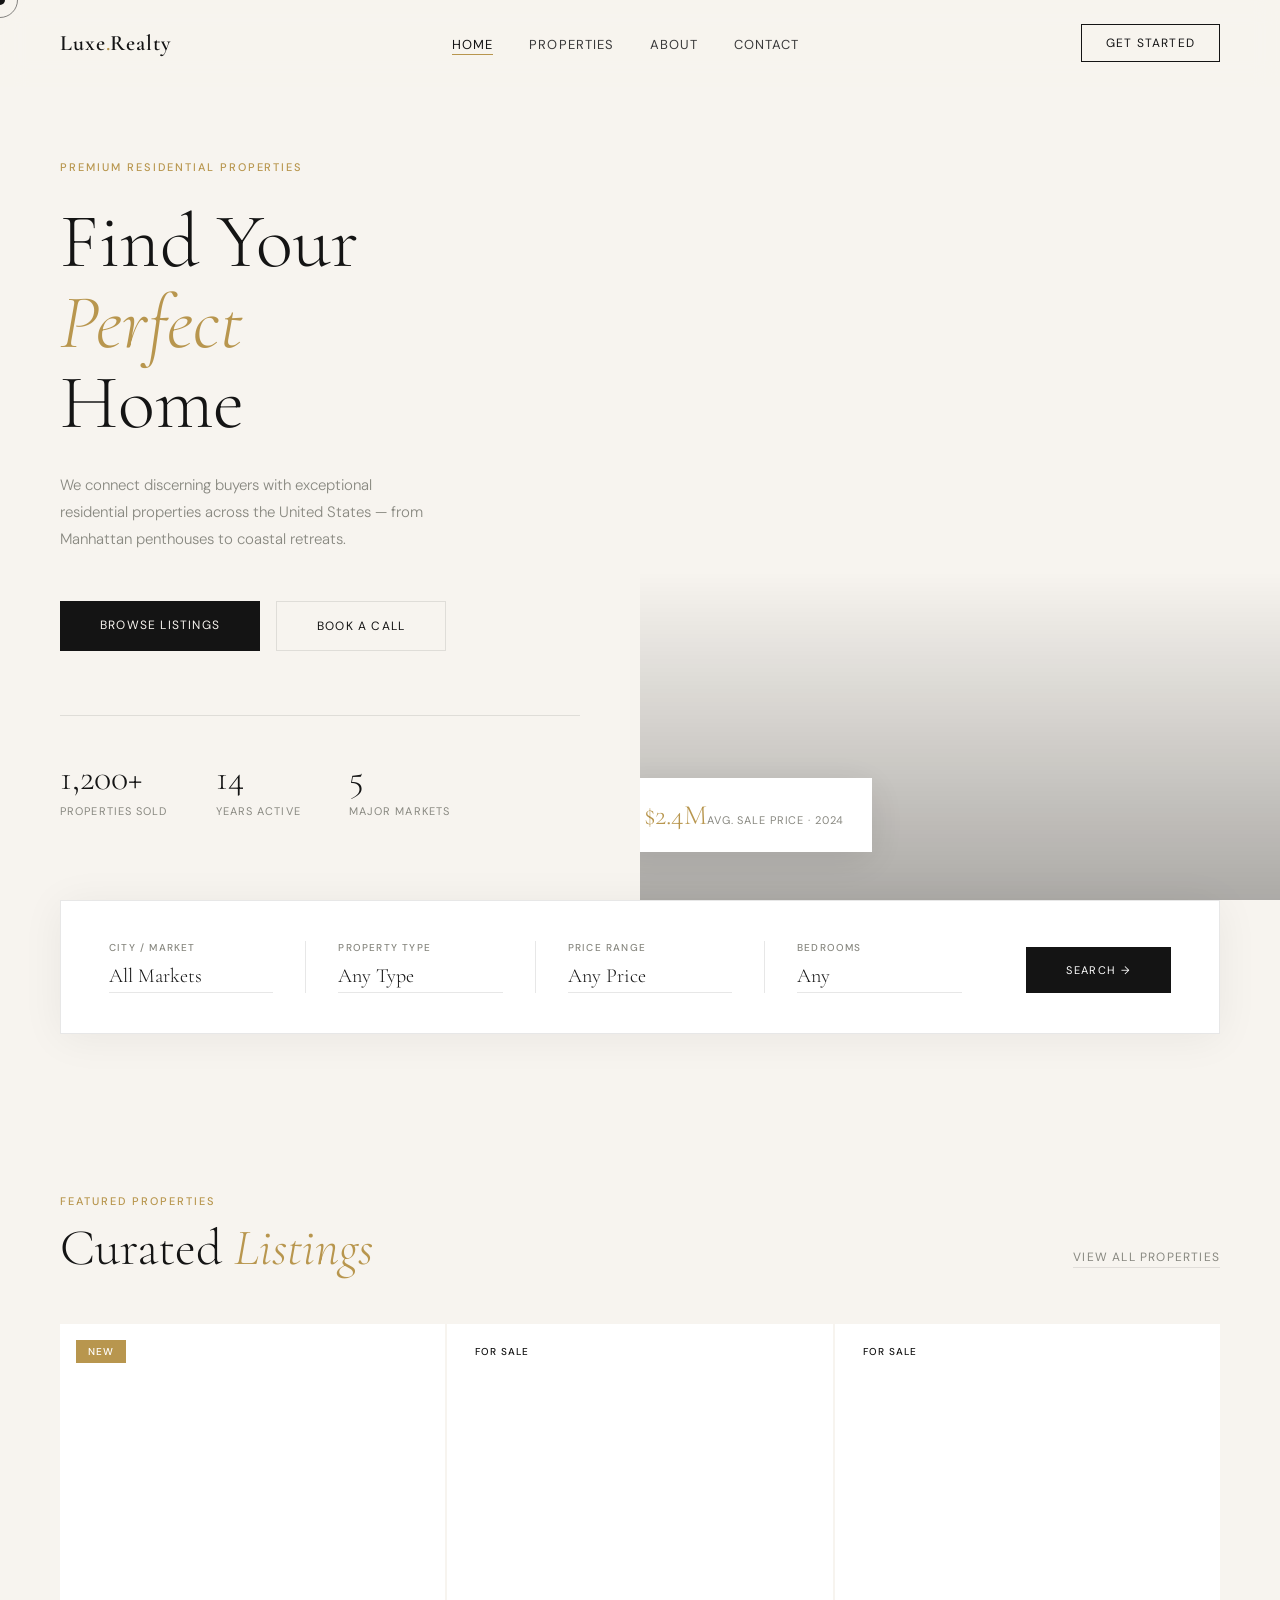
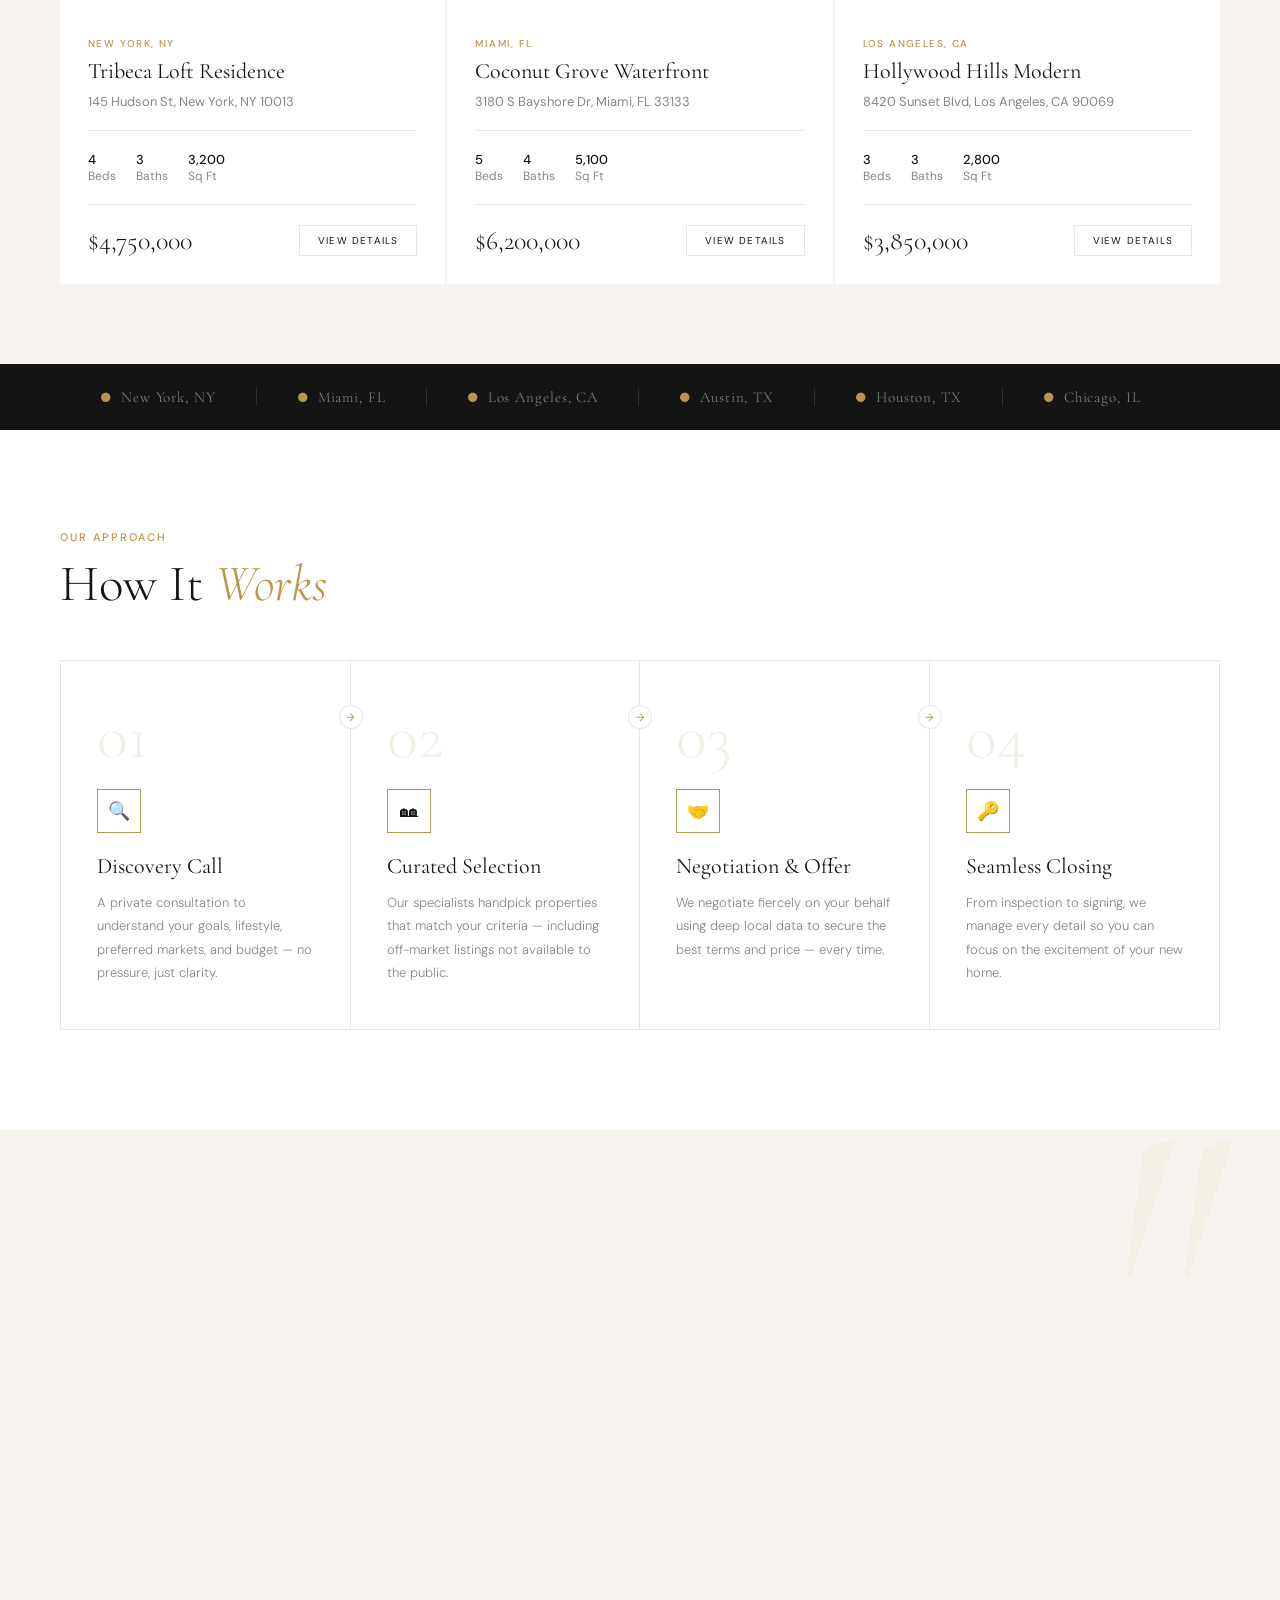
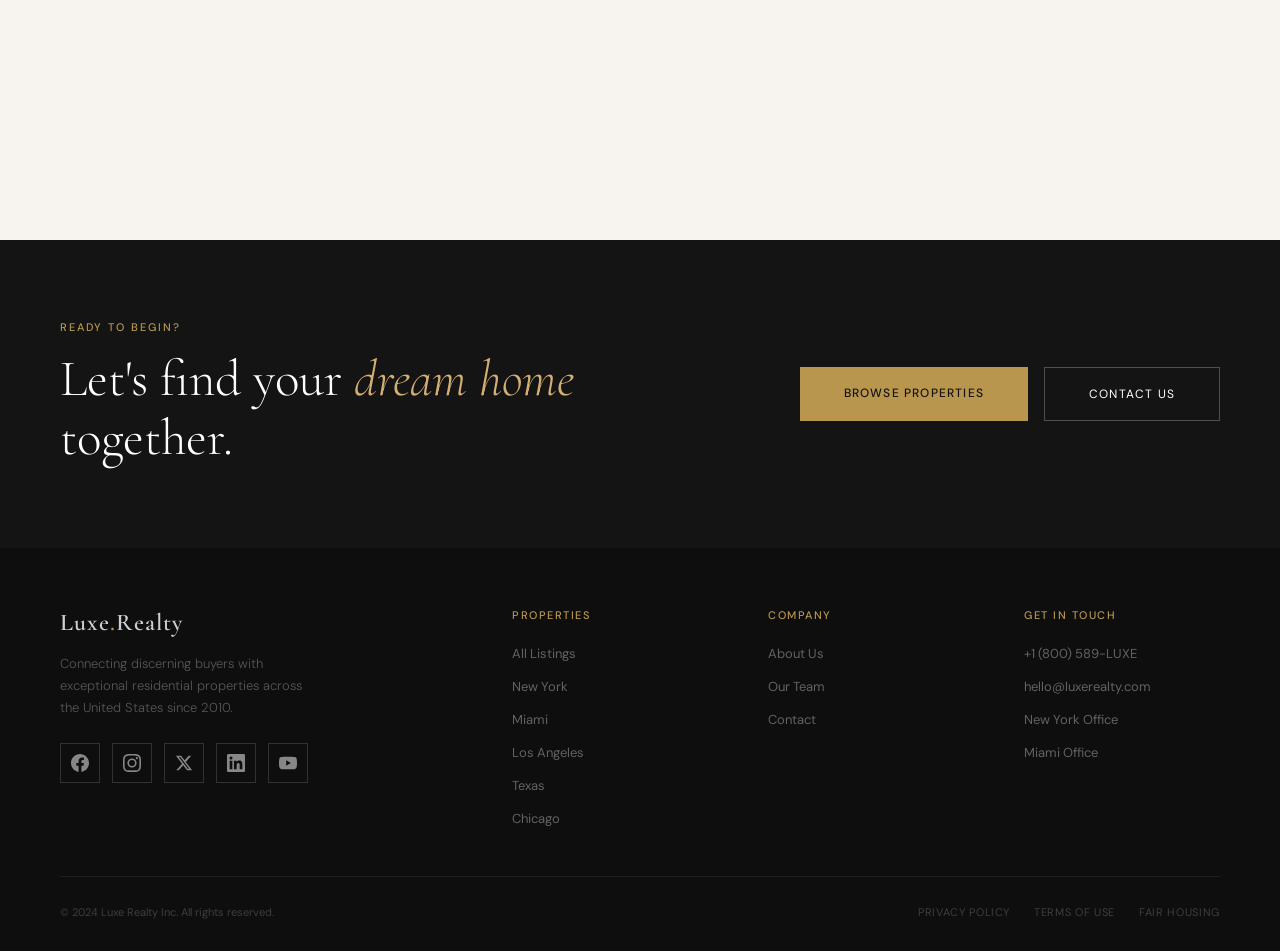
==== index.html @ b366d4eb "Add responsive mobile navigation to all pages Made-with: Cursor" ====
<!DOCTYPE html>
<html lang="en">
<head>
<meta charset="UTF-8" />
<meta name="viewport" content="width=device-width, initial-scale=1.0" />
<title>Luxe Realty — Premium Residential Properties USA</title>
<link rel="preconnect" href="https://fonts.googleapis.com" />
<link rel="preconnect" href="https://fonts.gstatic.com" crossorigin />
<link href="https://fonts.googleapis.com/css2?family=Cormorant+Garamond:ital,wght@0,300;0,400;0,600;1,300;1,400&family=DM+Sans:wght@300;400;500&display=swap" rel="stylesheet" />
<style>
*,*::before,*::after{box-sizing:border-box;margin:0;padding:0}
:root{--cream:#F7F4EF;--white:#FFFFFF;--ink:#141414;--ink-soft:#3A3A3A;--ink-muted:#888880;--gold:#B8964E;--gold-light:#D4AF72;--border:rgba(20,20,20,0.10);--serif:'Cormorant Garamond',serif;--sans:'DM Sans',sans-serif}
html{scroll-behavior:smooth}
body{font-family:var(--sans);background:var(--cream);color:var(--ink);overflow-x:hidden;cursor:none}

/* CURSOR */
.cursor{width:10px;height:10px;background:var(--ink);border-radius:50%;position:fixed;top:0;left:0;pointer-events:none;z-index:9999;transition:transform .15s ease;transform:translate(-50%,-50%)}
.cursor-ring{width:36px;height:36px;border:1px solid var(--ink);border-radius:50%;position:fixed;top:0;left:0;pointer-events:none;z-index:9998;transition:transform .4s cubic-bezier(.25,.46,.45,.94);transform:translate(-50%,-50%);opacity:.5}

/* NAV */
nav{position:fixed;top:0;width:100%;z-index:100;display:flex;align-items:center;justify-content:space-between;padding:24px 60px;background:rgba(247,244,239,.94);backdrop-filter:blur(12px);border-bottom:1px solid transparent;transition:border-color .3s,padding .3s}
nav.scrolled{border-color:var(--border);padding:18px 60px}
.nav-logo{font-family:var(--serif);font-size:22px;font-weight:600;letter-spacing:.04em;color:var(--ink);text-decoration:none;z-index:101}
.nav-logo span{color:var(--gold)}
.nav-links{display:flex;gap:36px;list-style:none}
.nav-links a{font-size:13px;font-weight:400;letter-spacing:.08em;text-transform:uppercase;color:var(--ink-soft);text-decoration:none;transition:color .2s;position:relative}
.nav-links a::after{content:'';position:absolute;bottom:-2px;left:0;width:0;height:1px;background:var(--gold);transition:width .3s}
.nav-links a:hover,.nav-links a.active{color:var(--ink)}
.nav-links a:hover::after,.nav-links a.active::after{width:100%}
.nav-cta{font-size:12px;letter-spacing:.1em;text-transform:uppercase;color:var(--ink);border:1px solid var(--ink);padding:10px 24px;text-decoration:none;transition:background .25s,color .25s}
.nav-cta:hover{background:var(--ink);color:var(--cream)}

/* MOBILE MENU */
.menu-toggle{display:none;flex-direction:column;justify-content:center;align-items:center;width:44px;height:44px;background:none;border:1px solid var(--border);cursor:pointer;z-index:101;transition:border-color .3s}
.menu-toggle:hover{border-color:var(--ink)}
.menu-toggle span{display:block;width:20px;height:2px;background:var(--ink);margin:2px 0;transition:transform .3s,opacity .3s}
.menu-toggle.active span:nth-child(1){transform:rotate(45deg) translate(4px,4px)}
.menu-toggle.active span:nth-child(2){opacity:0}
.menu-toggle.active span:nth-child(3){transform:rotate(-45deg) translate(4px,-4px)}
.mobile-menu{position:fixed;top:0;left:0;width:100%;height:100vh;background:var(--cream);z-index:99;display:flex;flex-direction:column;justify-content:center;align-items:center;gap:32px;opacity:0;visibility:hidden;transition:opacity .4s,visibility .4s}
.mobile-menu.active{opacity:1;visibility:visible}
.mobile-menu a{font-family:var(--serif);font-size:32px;font-weight:300;color:var(--ink);text-decoration:none;transition:color .2s}
.mobile-menu a:hover{color:var(--gold)}
.mobile-menu .nav-cta{margin-top:20px;font-family:var(--sans);font-size:12px}

/* HERO */
.hero{min-height:100vh;display:grid;grid-template-columns:1fr 1fr;padding-top:80px;overflow:hidden}
.hero-left{display:flex;flex-direction:column;justify-content:center;padding:80px 60px;position:relative}
.hero-eyebrow{font-size:11px;letter-spacing:.18em;text-transform:uppercase;color:var(--gold);font-weight:500;margin-bottom:28px;opacity:0;animation:fadeUp .8s .2s forwards}
.hero-title{font-family:var(--serif);font-size:clamp(52px,6vw,88px);font-weight:300;line-height:1.05;color:var(--ink);margin-bottom:28px;opacity:0;animation:fadeUp .8s .4s forwards}
.hero-title em{font-style:italic;color:var(--gold)}
.hero-desc{font-size:15px;color:var(--ink-muted);line-height:1.8;max-width:380px;margin-bottom:48px;font-weight:300;opacity:0;animation:fadeUp .8s .6s forwards}
.hero-btns{display:flex;gap:16px;opacity:0;animation:fadeUp .8s .8s forwards}
.btn-primary{background:var(--ink);color:var(--cream);padding:16px 40px;font-size:12px;letter-spacing:.1em;text-transform:uppercase;border:none;cursor:pointer;text-decoration:none;transition:background .25s;display:inline-block;font-family:var(--sans)}
.btn-primary:hover{background:var(--gold)}
.btn-outline{background:transparent;color:var(--ink);padding:16px 40px;font-size:12px;letter-spacing:.1em;text-transform:uppercase;border:1px solid var(--border);cursor:pointer;text-decoration:none;transition:border-color .25s;display:inline-block;font-family:var(--sans)}
.btn-outline:hover{border-color:var(--ink)}
.hero-stats{display:flex;gap:48px;margin-top:64px;padding-top:40px;border-top:1px solid var(--border);opacity:0;animation:fadeUp .8s 1s forwards}
.stat-num{font-family:var(--serif);font-size:36px;font-weight:300;color:var(--ink);display:block}
.stat-label{font-size:11px;letter-spacing:.1em;text-transform:uppercase;color:var(--ink-muted)}
.hero-right{position:relative;overflow:hidden;opacity:0;animation:fadeIn 1.2s .3s forwards}
.hero-img-placeholder{width:100%;height:100%;background:url('https://images.unsplash.com/photo-1600596542815-ffad4c1539a9?w=1200&q=80') center/cover no-repeat;display:flex;align-items:center;justify-content:center;position:relative}
.hero-img-placeholder::before{content:'';position:absolute;inset:0;background:linear-gradient(to bottom,rgba(0,0,0,0) 60%,rgba(0,0,0,0.3) 100%)}
.hero-img-label{display:none}
.hero-badge{position:absolute;bottom:48px;left:-24px;background:var(--white);padding:20px 28px;box-shadow:0 8px 40px rgba(0,0,0,.10);opacity:0;animation:fadeUp .8s 1.2s forwards}
.badge-num{font-family:var(--serif);font-size:28px;font-weight:300;color:var(--gold)}
.badge-text{font-size:11px;color:var(--ink-muted);letter-spacing:.08em;text-transform:uppercase}

/* SEARCH */
.search-section{padding:0 60px 80px}
.search-card{background:var(--white);border:1px solid var(--border);padding:40px 48px;display:grid;grid-template-columns:1fr 1fr 1fr 1fr auto;gap:0;align-items:end;box-shadow:0 4px 40px rgba(0,0,0,.06)}
.search-field{padding:0 32px 0 0;border-right:1px solid var(--border);margin-right:32px}
.search-field:last-of-type{border-right:none}
.search-label{display:block;font-size:10px;letter-spacing:.12em;text-transform:uppercase;color:var(--ink-muted);margin-bottom:10px;font-weight:500}
.search-select,.search-input{background:none;border:none;outline:none;font-family:var(--serif);font-size:20px;font-weight:300;color:var(--ink);width:100%;cursor:pointer;appearance:none;-webkit-appearance:none;padding-bottom:4px;border-bottom:1px solid var(--border);transition:border-color .2s}
.search-select:focus,.search-input:focus{border-color:var(--gold)}
.search-btn{background:var(--ink);color:var(--white);border:none;padding:16px 40px;font-family:var(--sans);font-size:11px;letter-spacing:.12em;text-transform:uppercase;cursor:pointer;transition:background .25s;white-space:nowrap}
.search-btn:hover{background:var(--gold)}

/* SECTION HEADER */
.section-header{display:flex;align-items:flex-end;justify-content:space-between;margin-bottom:48px}
.section-eyebrow{font-size:11px;letter-spacing:.18em;text-transform:uppercase;color:var(--gold);font-weight:500;margin-bottom:12px;display:block}
.section-title{font-family:var(--serif);font-size:clamp(36px,4vw,56px);font-weight:300;line-height:1.1}
.section-title em{font-style:italic;color:var(--gold)}
.view-all{font-size:12px;letter-spacing:.1em;text-transform:uppercase;color:var(--ink-muted);text-decoration:none;border-bottom:1px solid var(--border);padding-bottom:2px;transition:color .2s,border-color .2s;white-space:nowrap;margin-bottom:8px}
.view-all:hover{color:var(--ink);border-color:var(--ink)}

/* LISTINGS */
.listings-section{padding:80px 60px}
.listings-grid{display:grid;grid-template-columns:repeat(3,1fr);gap:2px}
.listing-card{background:var(--white);overflow:hidden;transition:transform .4s cubic-bezier(.25,.46,.45,.94);cursor:none;text-decoration:none;color:inherit;display:block}
.listing-card:hover{transform:translateY(-6px)}
.listing-card:hover .listing-img-placeholder{transform:scale(1.04)}
.listing-img-wrap{overflow:hidden;aspect-ratio:4/3;position:relative}
.listing-img-placeholder{width:100%;height:100%;background:url('https://images.unsplash.com/photo-1600585154340-be6161a56a0c?w=800&q=80') center/cover no-repeat;display:flex;align-items:center;justify-content:center;transition:transform .6s cubic-bezier(.25,.46,.45,.94)}
.listing-img-placeholder.alt1{background:url('https://images.unsplash.com/photo-1600607687939-ce8a6c25118c?w=800&q=80') center/cover no-repeat}
.listing-img-placeholder.alt2{background:url('https://images.unsplash.com/photo-1600566753086-00f18fb6b3ea?w=800&q=80') center/cover no-repeat}
.listing-img-icon{display:none}
.listing-tag{position:absolute;top:16px;left:16px;background:var(--white);font-size:10px;letter-spacing:.1em;text-transform:uppercase;padding:5px 12px;color:var(--ink);font-weight:500}
.listing-tag.sold{background:var(--ink);color:var(--white)}
.listing-tag.new{background:var(--gold);color:var(--white)}
.listing-body{padding:24px 28px 28px}
.listing-city{font-size:10px;letter-spacing:.14em;text-transform:uppercase;color:var(--gold);margin-bottom:8px;font-weight:500}
.listing-title{font-family:var(--serif);font-size:22px;font-weight:400;line-height:1.2;margin-bottom:8px;color:var(--ink)}
.listing-address{font-size:13px;color:var(--ink-muted);margin-bottom:20px}
.listing-divider{height:1px;background:var(--border);margin-bottom:20px}
.listing-meta{display:flex;gap:20px}
.listing-meta-item{font-size:12px;color:var(--ink-muted)}
.listing-meta-item strong{color:var(--ink);font-weight:500;display:block;font-size:13px}
.listing-footer{display:flex;align-items:center;justify-content:space-between;margin-top:20px;padding-top:20px;border-top:1px solid var(--border)}
.listing-price{font-family:var(--serif);font-size:26px;font-weight:300;color:var(--ink)}
.listing-btn-sm{font-size:10px;letter-spacing:.12em;text-transform:uppercase;color:var(--ink);border:1px solid var(--border);padding:8px 18px;cursor:pointer;background:none;transition:background .2s,color .2s,border-color .2s;font-family:var(--sans)}
.listing-btn-sm:hover{background:var(--ink);color:var(--white);border-color:var(--ink)}

/* MARKETS STRIP */
.markets-strip{padding:24px 60px;background:var(--ink);display:flex;align-items:center;overflow:hidden}
.market-item{font-family:var(--serif);font-size:15px;font-weight:300;color:rgba(255,255,255,.5);letter-spacing:.06em;white-space:nowrap;padding:0 40px;border-right:1px solid rgba(255,255,255,.12);transition:color .2s;cursor:default}
.market-item:last-child{border-right:none}
.market-item:hover{color:var(--gold-light)}
.market-dot{color:var(--gold);margin-right:8px}

/* HOW IT WORKS */
.process-section{padding:100px 60px;background:var(--white)}
.process-grid{display:grid;grid-template-columns:repeat(4,1fr);gap:0;border:1px solid var(--border)}
.process-step{padding:44px 36px;border-right:1px solid var(--border);position:relative;transition:background .3s}
.process-step:last-child{border-right:none}
.process-step:hover{background:var(--cream)}
.step-number{font-family:var(--serif);font-size:64px;font-weight:300;color:rgba(184,150,78,.15);line-height:1;margin-bottom:20px;display:block;transition:color .3s}
.process-step:hover .step-number{color:rgba(184,150,78,.35)}
.step-icon{width:44px;height:44px;border:1px solid var(--gold);display:flex;align-items:center;justify-content:center;margin-bottom:20px;font-size:18px}
.step-title{font-family:var(--serif);font-size:22px;font-weight:400;margin-bottom:12px}
.step-desc{font-size:13px;color:var(--ink-muted);line-height:1.8;font-weight:300}
.step-arrow{position:absolute;top:44px;right:-13px;width:24px;height:24px;background:var(--white);border:1px solid var(--border);border-radius:50%;display:flex;align-items:center;justify-content:center;font-size:11px;color:var(--gold);z-index:2}
.process-step:last-child .step-arrow{display:none}

/* TESTIMONIALS */
.testimonials-section{padding:100px 60px;position:relative;overflow:hidden}
.testimonials-section::before{content:'"';font-family:var(--serif);font-size:400px;color:rgba(184,150,78,.06);position:absolute;top:-60px;right:60px;line-height:1;pointer-events:none;font-style:italic}
.testimonials-track-wrap{overflow:hidden;margin-top:64px}
.testimonials-track{display:flex;gap:2px;transition:transform .6s cubic-bezier(.25,.46,.45,.94)}
.testimonial-card{background:var(--white);flex:0 0 calc(33.333% - 2px);padding:44px 40px;border:1px solid var(--border);position:relative;min-width:0}
.tc-stars{display:flex;gap:4px;margin-bottom:24px;color:var(--gold);font-size:14px}
.tc-quote{font-family:var(--serif);font-size:19px;font-weight:300;line-height:1.65;color:var(--ink-soft);margin-bottom:32px;font-style:italic}
.tc-divider{height:1px;background:var(--border);margin-bottom:24px}
.tc-author{display:flex;align-items:center;gap:16px}
.tc-avatar{width:48px;height:48px;border-radius:50%;background:linear-gradient(135deg,#E5DDD4,#CFC7BC);display:flex;align-items:center;justify-content:center;font-size:16px;font-family:var(--serif);color:rgba(20,20,20,.3);flex-shrink:0}
.tc-name{font-size:14px;font-weight:500;color:var(--ink);display:block;margin-bottom:2px}
.tc-detail{font-size:12px;color:var(--ink-muted)}
.tc-market-tag{position:absolute;top:32px;right:32px;font-size:10px;letter-spacing:.1em;text-transform:uppercase;color:var(--gold);background:rgba(184,150,78,.08);padding:4px 10px}
.tc-controls{display:flex;align-items:center;gap:16px;margin-top:40px}
.tc-btn{width:44px;height:44px;border:1px solid var(--border);background:none;cursor:pointer;font-size:16px;color:var(--ink);transition:background .2s,color .2s,border-color .2s;display:flex;align-items:center;justify-content:center}
.tc-btn:hover{background:var(--ink);color:var(--white);border-color:var(--ink)}
.tc-dots{display:flex;gap:8px}
.tc-dot{width:6px;height:6px;border-radius:50%;background:var(--border);border:1px solid var(--border);cursor:pointer;transition:background .2s,transform .2s}
.tc-dot.active{background:var(--gold);border-color:var(--gold);transform:scale(1.3)}
.tc-count{margin-left:auto;font-size:13px;color:var(--ink-muted)}

/* FOOTER */
footer{background:#0E0E0E;color:rgba(255,255,255,.4);padding:60px 60px 32px}
.footer-grid{display:grid;grid-template-columns:2fr 1fr 1fr 1fr;gap:60px;margin-bottom:48px}
.footer-logo{font-family:var(--serif);font-size:24px;font-weight:600;color:rgba(255,255,255,.8);letter-spacing:.04em;text-decoration:none;display:block;margin-bottom:16px}
.footer-logo span{color:var(--gold)}
.footer-tagline{font-size:13px;color:rgba(255,255,255,.3);line-height:1.7;font-weight:300;max-width:260px}
.footer-social{display:flex;gap:12px;margin-top:24px}
.footer-social a{width:40px;height:40px;border:1px solid rgba(255,255,255,.15);display:flex;align-items:center;justify-content:center;transition:all .3s;text-decoration:none}
.footer-social a:hover{background:var(--gold);border-color:var(--gold)}
.footer-social svg{width:18px;height:18px;fill:rgba(255,255,255,.5);transition:fill .3s}
.footer-social a:hover svg{fill:var(--ink)}
.footer-col-title{font-size:11px;letter-spacing:.14em;text-transform:uppercase;color:var(--gold);margin-bottom:20px;font-weight:500}
.footer-col-links{list-style:none;display:flex;flex-direction:column;gap:12px}
.footer-col-links a{font-size:13px;color:rgba(255,255,255,.35);text-decoration:none;transition:color .2s}
.footer-col-links a:hover{color:var(--gold-light)}
.footer-bottom{display:flex;align-items:center;justify-content:space-between;border-top:1px solid rgba(255,255,255,.07);padding-top:28px}
.footer-copy{font-size:11px;color:rgba(255,255,255,.2)}
.footer-legal{display:flex;gap:24px}
.footer-legal a{font-size:11px;color:rgba(255,255,255,.2);text-decoration:none;letter-spacing:.06em;text-transform:uppercase;transition:color .2s}
.footer-legal a:hover{color:rgba(255,255,255,.4)}

/* ANIMATIONS */
@keyframes fadeUp{from{opacity:0;transform:translateY(24px)}to{opacity:1;transform:translateY(0)}}
@keyframes fadeIn{from{opacity:0}to{opacity:1}}
.reveal{opacity:0;transform:translateY(32px);transition:opacity .7s ease,transform .7s ease}
.reveal.visible{opacity:1;transform:translateY(0)}

/* RESPONSIVE */
@media(max-width:1024px){
  nav{padding:20px 32px}
  nav.scrolled{padding:16px 32px}
  .nav-links{display:none}
  .nav-cta{display:none}
  .menu-toggle{display:flex}
  .hero{grid-template-columns:1fr;min-height:auto}
  .hero-right{min-height:50vw}
  .hero-left{padding:60px 32px}
  .search-section{padding:0 32px 60px}
  .search-card{grid-template-columns:1fr 1fr;gap:24px;padding:28px 24px}
  .search-field{border-right:none;margin-right:0}
  .listings-section,.process-section,.testimonials-section{padding:60px 32px}
  .listings-grid{grid-template-columns:1fr 1fr}
  .process-grid{grid-template-columns:1fr 1fr}
  .process-step{border-bottom:1px solid var(--border)}
  .testimonial-card{flex:0 0 calc(100% - 2px)}
  .testimonials-section::before{font-size:200px;right:20px}
  .markets-strip{padding:20px 32px;flex-wrap:wrap}
  .market-item{padding:8px 20px}
  footer{padding:48px 32px 24px}
  .footer-grid{grid-template-columns:1fr 1fr;gap:36px}
  .footer-bottom{flex-direction:column;gap:16px;text-align:center}
}
@media(max-width:600px){
  nav{padding:16px 20px}
  nav.scrolled{padding:14px 20px}
  .hero-left{padding:40px 20px}
  .hero-btns{flex-direction:column;gap:12px}
  .hero-btns a{text-align:center}
  .hero-stats{flex-direction:column;gap:24px}
  .search-section{padding:0 20px 40px}
  .search-card{grid-template-columns:1fr;padding:24px 20px}
  .listings-section,.process-section,.testimonials-section{padding:40px 20px}
  .listings-grid{grid-template-columns:1fr}
  .process-grid{grid-template-columns:1fr}
  .section-header{flex-direction:column;align-items:flex-start;gap:16px}
  .markets-strip{padding:16px 20px}
  .market-item{padding:6px 16px;font-size:13px}
  footer{padding:40px 20px 20px}
  .footer-grid{grid-template-columns:1fr;gap:32px;text-align:center}
  .footer-social{justify-content:center}
  .footer-legal{flex-wrap:wrap;justify-content:center;gap:16px}
}
</style>
</head>
<body>
<div class="cursor" id="cursor"></div>
<div class="cursor-ring" id="cursorRing"></div>

<!-- NAV -->
<nav id="navbar">
  <a href="index.html" class="nav-logo">Luxe<span>.</span>Realty</a>
  <ul class="nav-links">
    <li><a href="index.html" class="active">Home</a></li>
    <li><a href="listings.html">Properties</a></li>
    <li><a href="about.html">About</a></li>
    <li><a href="contact.html">Contact</a></li>
  </ul>
  <a href="contact.html" class="nav-cta">Get Started</a>
  <button class="menu-toggle" id="menuToggle" aria-label="Toggle menu">
    <span></span><span></span><span></span>
  </button>
</nav>

<!-- MOBILE MENU -->
<div class="mobile-menu" id="mobileMenu">
  <a href="index.html">Home</a>
  <a href="listings.html">Properties</a>
  <a href="about.html">About</a>
  <a href="contact.html">Contact</a>
  <a href="contact.html" class="nav-cta">Get Started</a>
</div>

<!-- HERO -->
<section class="hero">
  <div class="hero-left">
    <span class="hero-eyebrow">Premium Residential Properties</span>
    <h1 class="hero-title">Find Your<br/><em>Perfect</em><br/>Home</h1>
    <p class="hero-desc">We connect discerning buyers with exceptional residential properties across the United States — from Manhattan penthouses to coastal retreats.</p>
    <div class="hero-btns">
      <a href="listings.html" class="btn-primary">Browse Listings</a>
      <a href="contact.html" class="btn-outline">Book a Call</a>
    </div>
    <div class="hero-stats">
      <div><span class="stat-num">1,200+</span><span class="stat-label">Properties Sold</span></div>
      <div><span class="stat-num">14</span><span class="stat-label">Years Active</span></div>
      <div><span class="stat-num">5</span><span class="stat-label">Major Markets</span></div>
    </div>
  </div>
  <div class="hero-right">
    <div class="hero-img-placeholder"><span class="hero-img-label">Featured Property Image</span></div>
    <div class="hero-badge"><span class="badge-num">$2.4M</span><span class="badge-text">Avg. Sale Price · 2024</span></div>
  </div>
</section>

<!-- SEARCH -->
<section class="search-section">
  <div class="search-card">
    <div class="search-field">
      <label class="search-label">City / Market</label>
      <select class="search-select">
        <option>All Markets</option>
        <option>New York, NY</option>
        <option>Miami, FL</option>
        <option>Los Angeles, CA</option>
        <option>Austin, TX</option>
        <option>Chicago, IL</option>
      </select>
    </div>
    <div class="search-field">
      <label class="search-label">Property Type</label>
      <select class="search-select">
        <option>Any Type</option>
        <option>Single Family Home</option>
        <option>Condominium</option>
        <option>Townhouse</option>
        <option>Penthouse</option>
      </select>
    </div>
    <div class="search-field">
      <label class="search-label">Price Range</label>
      <select class="search-select">
        <option>Any Price</option>
        <option>$500K – $1M</option>
        <option>$1M – $2.5M</option>
        <option>$2.5M – $5M</option>
        <option>$5M+</option>
      </select>
    </div>
    <div class="search-field">
      <label class="search-label">Bedrooms</label>
      <select class="search-select">
        <option>Any</option>
        <option>2+ Beds</option>
        <option>3+ Beds</option>
        <option>4+ Beds</option>
      </select>
    </div>
    <button class="search-btn" onclick="window.location='listings.html'">Search →</button>
  </div>
</section>

<!-- FEATURED LISTINGS -->
<section class="listings-section">
  <div class="section-header reveal">
    <div><span class="section-eyebrow">Featured Properties</span><h2 class="section-title">Curated <em>Listings</em></h2></div>
    <a href="listings.html" class="view-all">View All Properties</a>
  </div>
  <div class="listings-grid">
    <a href="property-detail.html" class="listing-card reveal">
      <div class="listing-img-wrap"><div class="listing-img-placeholder"><span class="listing-img-icon">Property Photo</span></div><span class="listing-tag new">New</span></div>
      <div class="listing-body">
        <div class="listing-city">New York, NY</div>
        <h3 class="listing-title">Tribeca Loft Residence</h3>
        <p class="listing-address">145 Hudson St, New York, NY 10013</p>
        <div class="listing-divider"></div>
        <div class="listing-meta">
          <div class="listing-meta-item"><strong>4</strong>Beds</div>
          <div class="listing-meta-item"><strong>3</strong>Baths</div>
          <div class="listing-meta-item"><strong>3,200</strong>Sq Ft</div>
        </div>
        <div class="listing-footer"><span class="listing-price">$4,750,000</span><button class="listing-btn-sm">View Details</button></div>
      </div>
    </a>
    <a href="property-detail.html" class="listing-card reveal">
      <div class="listing-img-wrap"><div class="listing-img-placeholder alt1"><span class="listing-img-icon">Property Photo</span></div><span class="listing-tag">For Sale</span></div>
      <div class="listing-body">
        <div class="listing-city">Miami, FL</div>
        <h3 class="listing-title">Coconut Grove Waterfront</h3>
        <p class="listing-address">3180 S Bayshore Dr, Miami, FL 33133</p>
        <div class="listing-divider"></div>
        <div class="listing-meta">
          <div class="listing-meta-item"><strong>5</strong>Beds</div>
          <div class="listing-meta-item"><strong>4</strong>Baths</div>
          <div class="listing-meta-item"><strong>5,100</strong>Sq Ft</div>
        </div>
        <div class="listing-footer"><span class="listing-price">$6,200,000</span><button class="listing-btn-sm">View Details</button></div>
      </div>
    </a>
    <a href="property-detail.html" class="listing-card reveal">
      <div class="listing-img-wrap"><div class="listing-img-placeholder alt2"><span class="listing-img-icon">Property Photo</span></div><span class="listing-tag">For Sale</span></div>
      <div class="listing-body">
        <div class="listing-city">Los Angeles, CA</div>
        <h3 class="listing-title">Hollywood Hills Modern</h3>
        <p class="listing-address">8420 Sunset Blvd, Los Angeles, CA 90069</p>
        <div class="listing-divider"></div>
        <div class="listing-meta">
          <div class="listing-meta-item"><strong>3</strong>Beds</div>
          <div class="listing-meta-item"><strong>3</strong>Baths</div>
          <div class="listing-meta-item"><strong>2,800</strong>Sq Ft</div>
        </div>
        <div class="listing-footer"><span class="listing-price">$3,850,000</span><button class="listing-btn-sm">View Details</button></div>
      </div>
    </a>
  </div>
</section>

<!-- MARKETS -->
<div class="markets-strip">
  <div class="market-item"><span class="market-dot">●</span>New York, NY</div>
  <div class="market-item"><span class="market-dot">●</span>Miami, FL</div>
  <div class="market-item"><span class="market-dot">●</span>Los Angeles, CA</div>
  <div class="market-item"><span class="market-dot">●</span>Austin, TX</div>
  <div class="market-item"><span class="market-dot">●</span>Houston, TX</div>
  <div class="market-item"><span class="market-dot">●</span>Chicago, IL</div>
</div>

<!-- HOW IT WORKS -->
<section class="process-section">
  <div class="section-header reveal">
    <div><span class="section-eyebrow">Our Approach</span><h2 class="section-title">How It <em>Works</em></h2></div>
  </div>
  <div class="process-grid">
    <div class="process-step reveal"><span class="step-number">01</span><div class="step-icon">🔍</div><h3 class="step-title">Discovery Call</h3><p class="step-desc">A private consultation to understand your goals, lifestyle, preferred markets, and budget — no pressure, just clarity.</p><div class="step-arrow">→</div></div>
    <div class="process-step reveal"><span class="step-number">02</span><div class="step-icon">🏘</div><h3 class="step-title">Curated Selection</h3><p class="step-desc">Our specialists handpick properties that match your criteria — including off-market listings not available to the public.</p><div class="step-arrow">→</div></div>
    <div class="process-step reveal"><span class="step-number">03</span><div class="step-icon">🤝</div><h3 class="step-title">Negotiation & Offer</h3><p class="step-desc">We negotiate fiercely on your behalf using deep local data to secure the best terms and price — every time.</p><div class="step-arrow">→</div></div>
    <div class="process-step reveal"><span class="step-number">04</span><div class="step-icon">🔑</div><h3 class="step-title">Seamless Closing</h3><p class="step-desc">From inspection to signing, we manage every detail so you can focus on the excitement of your new home.</p></div>
  </div>
</section>

<!-- TESTIMONIALS -->
<section class="testimonials-section">
  <div class="section-header reveal">
    <div><span class="section-eyebrow">Client Stories</span><h2 class="section-title">What Our <em>Clients</em> Say</h2></div>
    <div class="tc-controls">
      <button class="tc-btn" id="tcPrev">←</button>
      <div class="tc-dots" id="tcDots"></div>
      <button class="tc-btn" id="tcNext">→</button>
      <span class="tc-count" id="tcCount">1 / 2</span>
    </div>
  </div>
  <div class="testimonials-track-wrap">
    <div class="testimonials-track reveal" id="tcTrack">
      <div class="testimonial-card"><span class="tc-market-tag">New York</span><div class="tc-stars">★★★★★</div><p class="tc-quote">"Working with Luxe Realty was unlike anything I'd experienced. Alexandra found us a Tribeca loft before it hit the public market. The whole process felt effortless."</p><div class="tc-divider"></div><div class="tc-author"><div class="tc-avatar">D</div><div><span class="tc-name">David & Rachel Stern</span><span class="tc-detail">Purchased in Tribeca, NY · 2024</span></div></div></div>
      <div class="testimonial-card"><span class="tc-market-tag">Miami</span><div class="tc-stars">★★★★★</div><p class="tc-quote">"James negotiated $180K below asking and we closed in under 30 days. His knowledge of the Miami waterfront market is unmatched. Exceptional from start to finish."</p><div class="tc-divider"></div><div class="tc-author"><div class="tc-avatar" style="background:linear-gradient(135deg,#D9E0E5,#BFC9D0)">M</div><div><span class="tc-name">Michael Torres</span><span class="tc-detail">Purchased in Coconut Grove, FL · 2024</span></div></div></div>
      <div class="testimonial-card"><span class="tc-market-tag">Los Angeles</span><div class="tc-stars">★★★★★</div><p class="tc-quote">"I relocated from London and knew nothing about the LA market. Sofia guided me through everything. She's not just an agent — she's a true advocate for her clients."</p><div class="tc-divider"></div><div class="tc-author"><div class="tc-avatar" style="background:linear-gradient(135deg,#E5D9E0,#D0BCC8)">P</div><div><span class="tc-name">Priya Nair</span><span class="tc-detail">Purchased in Hollywood Hills, CA · 2023</span></div></div></div>
      <div class="testimonial-card"><span class="tc-market-tag">Texas</span><div class="tc-stars">★★★★★</div><p class="tc-quote">"Moving our family from Chicago to Austin felt daunting. Marcus found us an off-market estate that checked every box. The personal attention was extraordinary."</p><div class="tc-divider"></div><div class="tc-author"><div class="tc-avatar" style="background:linear-gradient(135deg,#D9E5E0,#BFD0C9)">C</div><div><span class="tc-name">Chris & Lauren Whitfield</span><span class="tc-detail">Purchased in Austin, TX · 2024</span></div></div></div>
      <div class="testimonial-card"><span class="tc-market-tag">Chicago</span><div class="tc-stars">★★★★★</div><p class="tc-quote">"Our listing received 8 offers by Sunday and sold $95K over asking. Luxe Realty's marketing strategy and expertise is simply unrivaled in the Chicago market."</p><div class="tc-divider"></div><div class="tc-author"><div class="tc-avatar" style="background:linear-gradient(135deg,#E5E5D9,#D0D0BF)">A</div><div><span class="tc-name">Amanda Hughes</span><span class="tc-detail">Sold in Lincoln Park, IL · 2024</span></div></div></div>
    </div>
  </div>
</section>

<!-- CTA BANNER -->
<section style="background:var(--ink);padding:80px 60px;display:flex;align-items:center;justify-content:space-between;gap:40px">
  <div>
    <span style="font-size:11px;letter-spacing:.18em;text-transform:uppercase;color:var(--gold);font-weight:500;display:block;margin-bottom:16px">Ready to Begin?</span>
    <h2 style="font-family:var(--serif);font-size:clamp(32px,4vw,52px);font-weight:300;color:var(--white);line-height:1.15">Let's find your <em style="font-style:italic;color:var(--gold-light)">dream home</em><br/>together.</h2>
  </div>
  <div style="display:flex;gap:16px;flex-shrink:0">
    <a href="listings.html" style="background:var(--gold);color:var(--ink);padding:18px 44px;font-size:12px;letter-spacing:.1em;text-transform:uppercase;text-decoration:none;font-family:var(--sans);font-weight:500;transition:background .25s;white-space:nowrap" onmouseover="this.style.background='var(--gold-light)'" onmouseout="this.style.background='var(--gold)'">Browse Properties</a>
    <a href="contact.html" style="background:transparent;color:var(--white);padding:18px 44px;font-size:12px;letter-spacing:.1em;text-transform:uppercase;text-decoration:none;border:1px solid rgba(255,255,255,.25);font-family:var(--sans);transition:border-color .25s;white-space:nowrap" onmouseover="this.style.borderColor='rgba(255,255,255,.6)'" onmouseout="this.style.borderColor='rgba(255,255,255,.25)'">Contact Us</a>
  </div>
</section>

<!-- FOOTER -->
<footer>
  <div class="footer-grid">
    <div>
      <a href="index.html" class="footer-logo">Luxe<span>.</span>Realty</a>
      <p class="footer-tagline">Connecting discerning buyers with exceptional residential properties across the United States since 2010.</p>
      <div class="footer-social">
        <a href="https://facebook.com" target="_blank" aria-label="Facebook"><svg viewBox="0 0 24 24"><path d="M24 12.073c0-6.627-5.373-12-12-12s-12 5.373-12 12c0 5.99 4.388 10.954 10.125 11.854v-8.385H7.078v-3.47h3.047V9.43c0-3.007 1.792-4.669 4.533-4.669 1.312 0 2.686.235 2.686.235v2.953H15.83c-1.491 0-1.956.925-1.956 1.874v2.25h3.328l-.532 3.47h-2.796v8.385C19.612 23.027 24 18.062 24 12.073z"/></svg></a>
        <a href="https://instagram.com" target="_blank" aria-label="Instagram"><svg viewBox="0 0 24 24"><path d="M12 2.163c3.204 0 3.584.012 4.85.07 3.252.148 4.771 1.691 4.919 4.919.058 1.265.069 1.645.069 4.849 0 3.205-.012 3.584-.069 4.849-.149 3.225-1.664 4.771-4.919 4.919-1.266.058-1.644.07-4.85.07-3.204 0-3.584-.012-4.849-.07-3.26-.149-4.771-1.699-4.919-4.92-.058-1.265-.07-1.644-.07-4.849 0-3.204.013-3.583.07-4.849.149-3.227 1.664-4.771 4.919-4.919 1.266-.057 1.645-.069 4.849-.069zM12 0C8.741 0 8.333.014 7.053.072 2.695.272.273 2.69.073 7.052.014 8.333 0 8.741 0 12c0 3.259.014 3.668.072 4.948.2 4.358 2.618 6.78 6.98 6.98C8.333 23.986 8.741 24 12 24c3.259 0 3.668-.014 4.948-.072 4.354-.2 6.782-2.618 6.979-6.98.059-1.28.073-1.689.073-4.948 0-3.259-.014-3.667-.072-4.947-.196-4.354-2.617-6.78-6.979-6.98C15.668.014 15.259 0 12 0zm0 5.838a6.162 6.162 0 100 12.324 6.162 6.162 0 000-12.324zM12 16a4 4 0 110-8 4 4 0 010 8zm6.406-11.845a1.44 1.44 0 100 2.881 1.44 1.44 0 000-2.881z"/></svg></a>
        <a href="https://twitter.com" target="_blank" aria-label="X/Twitter"><svg viewBox="0 0 24 24"><path d="M18.244 2.25h3.308l-7.227 8.26 8.502 11.24H16.17l-5.214-6.817L4.99 21.75H1.68l7.73-8.835L1.254 2.25H8.08l4.713 6.231zm-1.161 17.52h1.833L7.084 4.126H5.117z"/></svg></a>
        <a href="https://linkedin.com" target="_blank" aria-label="LinkedIn"><svg viewBox="0 0 24 24"><path d="M20.447 20.452h-3.554v-5.569c0-1.328-.027-3.037-1.852-3.037-1.853 0-2.136 1.445-2.136 2.939v5.667H9.351V9h3.414v1.561h.046c.477-.9 1.637-1.85 3.37-1.85 3.601 0 4.267 2.37 4.267 5.455v6.286zM5.337 7.433a2.062 2.062 0 01-2.063-2.065 2.064 2.064 0 112.063 2.065zm1.782 13.019H3.555V9h3.564v11.452zM22.225 0H1.771C.792 0 0 .774 0 1.729v20.542C0 23.227.792 24 1.771 24h20.451C23.2 24 24 23.227 24 22.271V1.729C24 .774 23.2 0 22.222 0h.003z"/></svg></a>
        <a href="https://youtube.com" target="_blank" aria-label="YouTube"><svg viewBox="0 0 24 24"><path d="M23.498 6.186a3.016 3.016 0 00-2.122-2.136C19.505 3.545 12 3.545 12 3.545s-7.505 0-9.377.505A3.017 3.017 0 00.502 6.186C0 8.07 0 12 0 12s0 3.93.502 5.814a3.016 3.016 0 002.122 2.136c1.871.505 9.376.505 9.376.505s7.505 0 9.377-.505a3.015 3.015 0 002.122-2.136C24 15.93 24 12 24 12s0-3.93-.502-5.814zM9.545 15.568V8.432L15.818 12l-6.273 3.568z"/></svg></a>
      </div>
    </div>
    <div>
      <div class="footer-col-title">Properties</div>
      <ul class="footer-col-links">
        <li><a href="listings.html">All Listings</a></li>
        <li><a href="listings.html">New York</a></li>
        <li><a href="listings.html">Miami</a></li>
        <li><a href="listings.html">Los Angeles</a></li>
        <li><a href="listings.html">Texas</a></li>
        <li><a href="listings.html">Chicago</a></li>
      </ul>
    </div>
    <div>
      <div class="footer-col-title">Company</div>
      <ul class="footer-col-links">
        <li><a href="about.html">About Us</a></li>
        <li><a href="about.html#team">Our Team</a></li>
        <li><a href="contact.html">Contact</a></li>
      </ul>
    </div>
    <div>
      <div class="footer-col-title">Get In Touch</div>
      <ul class="footer-col-links">
        <li><a href="tel:+18005895893">+1 (800) 589-LUXE</a></li>
        <li><a href="mailto:hello@luxerealty.com">hello@luxerealty.com</a></li>
        <li><a href="#">New York Office</a></li>
        <li><a href="#">Miami Office</a></li>
      </ul>
    </div>
  </div>
  <div class="footer-bottom">
    <span class="footer-copy">© 2024 Luxe Realty Inc. All rights reserved.</span>
    <div class="footer-legal">
      <a href="#">Privacy Policy</a>
      <a href="#">Terms of Use</a>
      <a href="#">Fair Housing</a>
    </div>
  </div>
</footer>

<script>
const cursor=document.getElementById('cursor'),ring=document.getElementById('cursorRing');
let mx=0,my=0,rx=0,ry=0;
document.addEventListener('mousemove',e=>{mx=e.clientX;my=e.clientY});
(function anim(){cursor.style.left=mx+'px';cursor.style.top=my+'px';rx+=(mx-rx)*.12;ry+=(my-ry)*.12;ring.style.left=rx+'px';ring.style.top=ry+'px';requestAnimationFrame(anim)})();
document.querySelectorAll('a,button,.listing-card').forEach(el=>{
  el.addEventListener('mouseenter',()=>{cursor.style.transform='translate(-50%,-50%) scale(2.5)';ring.style.opacity='.2'});
  el.addEventListener('mouseleave',()=>{cursor.style.transform='translate(-50%,-50%) scale(1)';ring.style.opacity='.5'});
});
window.addEventListener('scroll',()=>document.getElementById('navbar').classList.toggle('scrolled',scrollY>60));
const obs=new IntersectionObserver(entries=>entries.forEach((e,i)=>{if(e.isIntersecting)setTimeout(()=>e.target.classList.add('visible'),i*80)}),{threshold:.1});
document.querySelectorAll('.reveal').forEach(el=>obs.observe(el));

// Mobile Menu Toggle
const menuToggle=document.getElementById('menuToggle');
const mobileMenu=document.getElementById('mobileMenu');
menuToggle.addEventListener('click',()=>{
  menuToggle.classList.toggle('active');
  mobileMenu.classList.toggle('active');
  document.body.style.overflow=mobileMenu.classList.contains('active')?'hidden':'';
});
mobileMenu.querySelectorAll('a').forEach(link=>{
  link.addEventListener('click',()=>{
    menuToggle.classList.remove('active');
    mobileMenu.classList.remove('active');
    document.body.style.overflow='';
  });
});

// Carousel
const track=document.getElementById('tcTrack');
const cards=track?[...track.querySelectorAll('.testimonial-card')]:[];
let cur=0;
const vis=()=>window.innerWidth<=1024?1:3;
const pages=()=>Math.ceil(cards.length/vis());
function buildDots(){const d=document.getElementById('tcDots');if(!d)return;d.innerHTML='';for(let i=0;i<pages();i++){const b=document.createElement('div');b.className='tc-dot'+(i===0?' active':'');b.onclick=()=>go(i);d.appendChild(b)}}
function go(i){const p=pages();cur=Math.max(0,Math.min(i,p-1));const w=cards[0]?cards[0].offsetWidth+2:0;track.style.transform=`translateX(-${cur*w*vis()}px)`;document.getElementById('tcCount').textContent=`${cur+1} / ${p}`;document.querySelectorAll('.tc-dot').forEach((d,i)=>d.classList.toggle('active',i===cur))}
document.getElementById('tcPrev').onclick=()=>go(cur-1);
document.getElementById('tcNext').onclick=()=>go(cur+1);
buildDots();
window.addEventListener('resize',()=>{buildDots();go(0)});
</script>
</body>
</html>
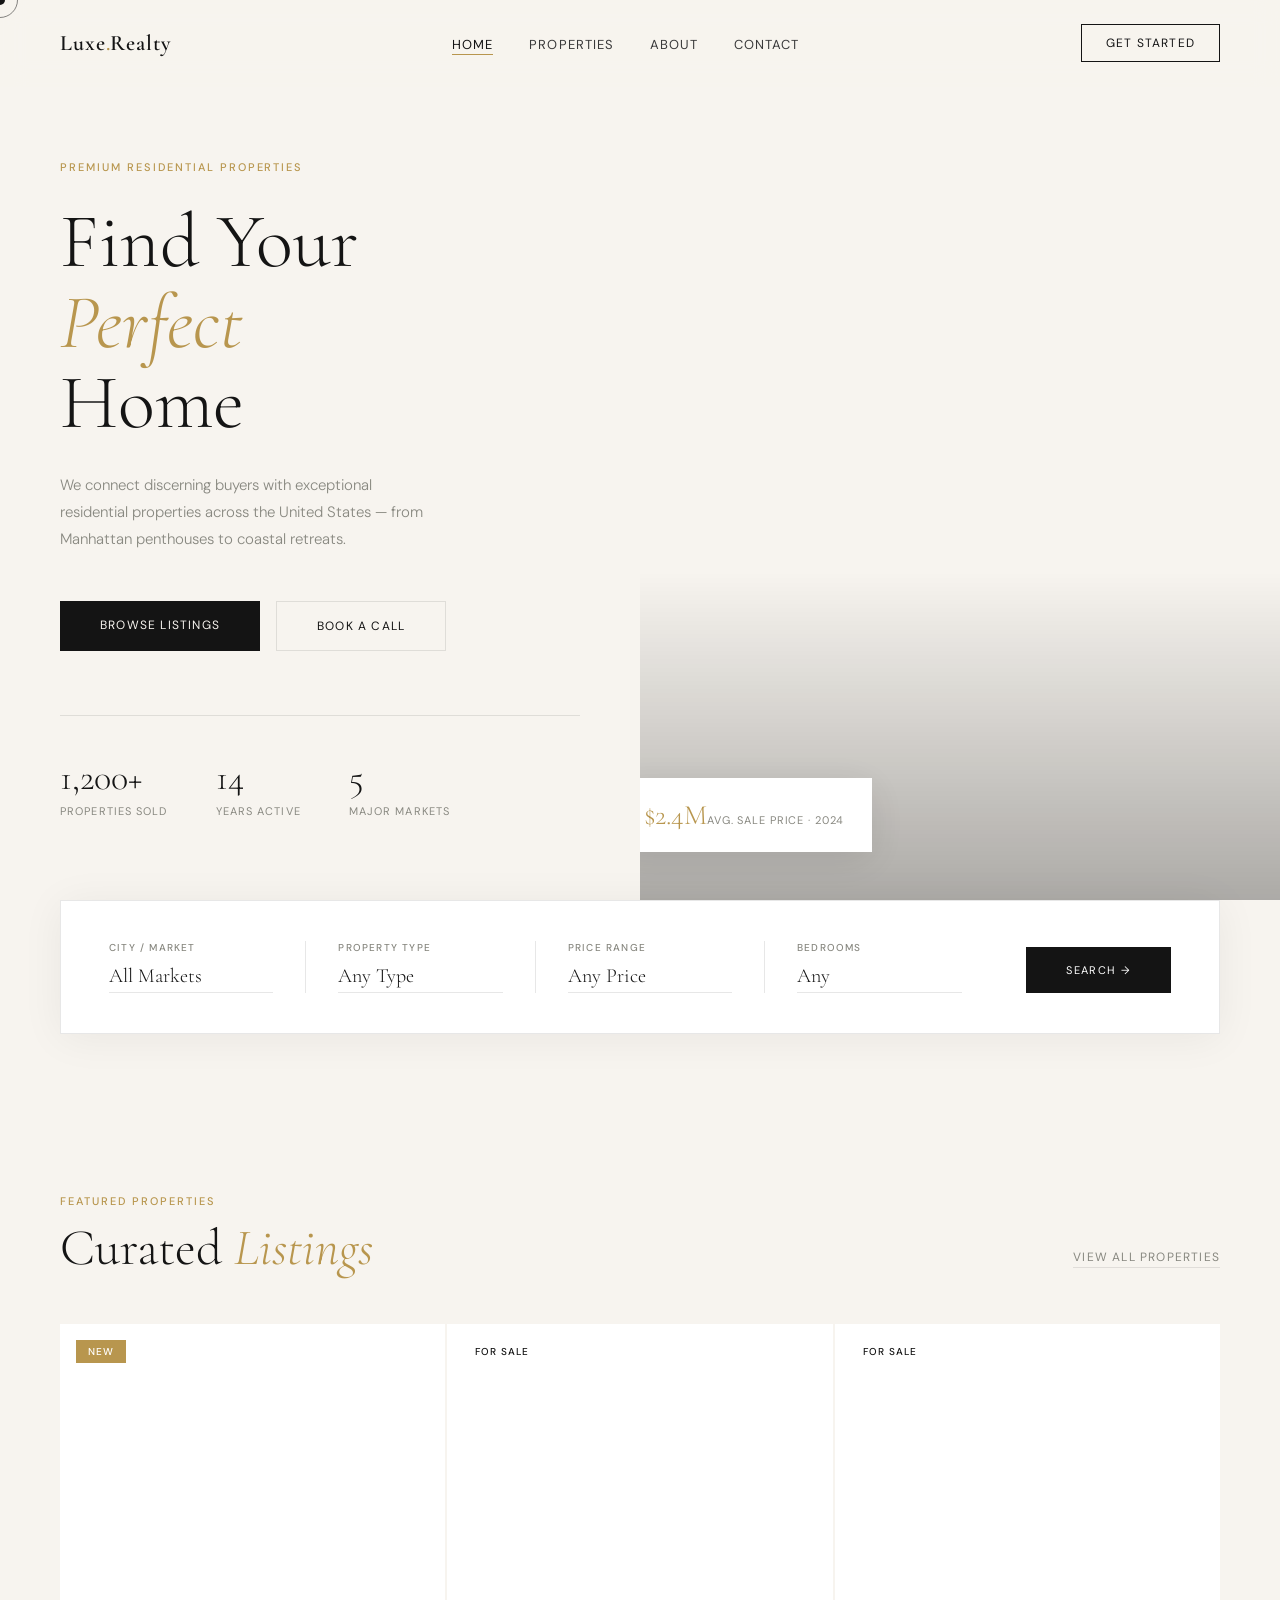
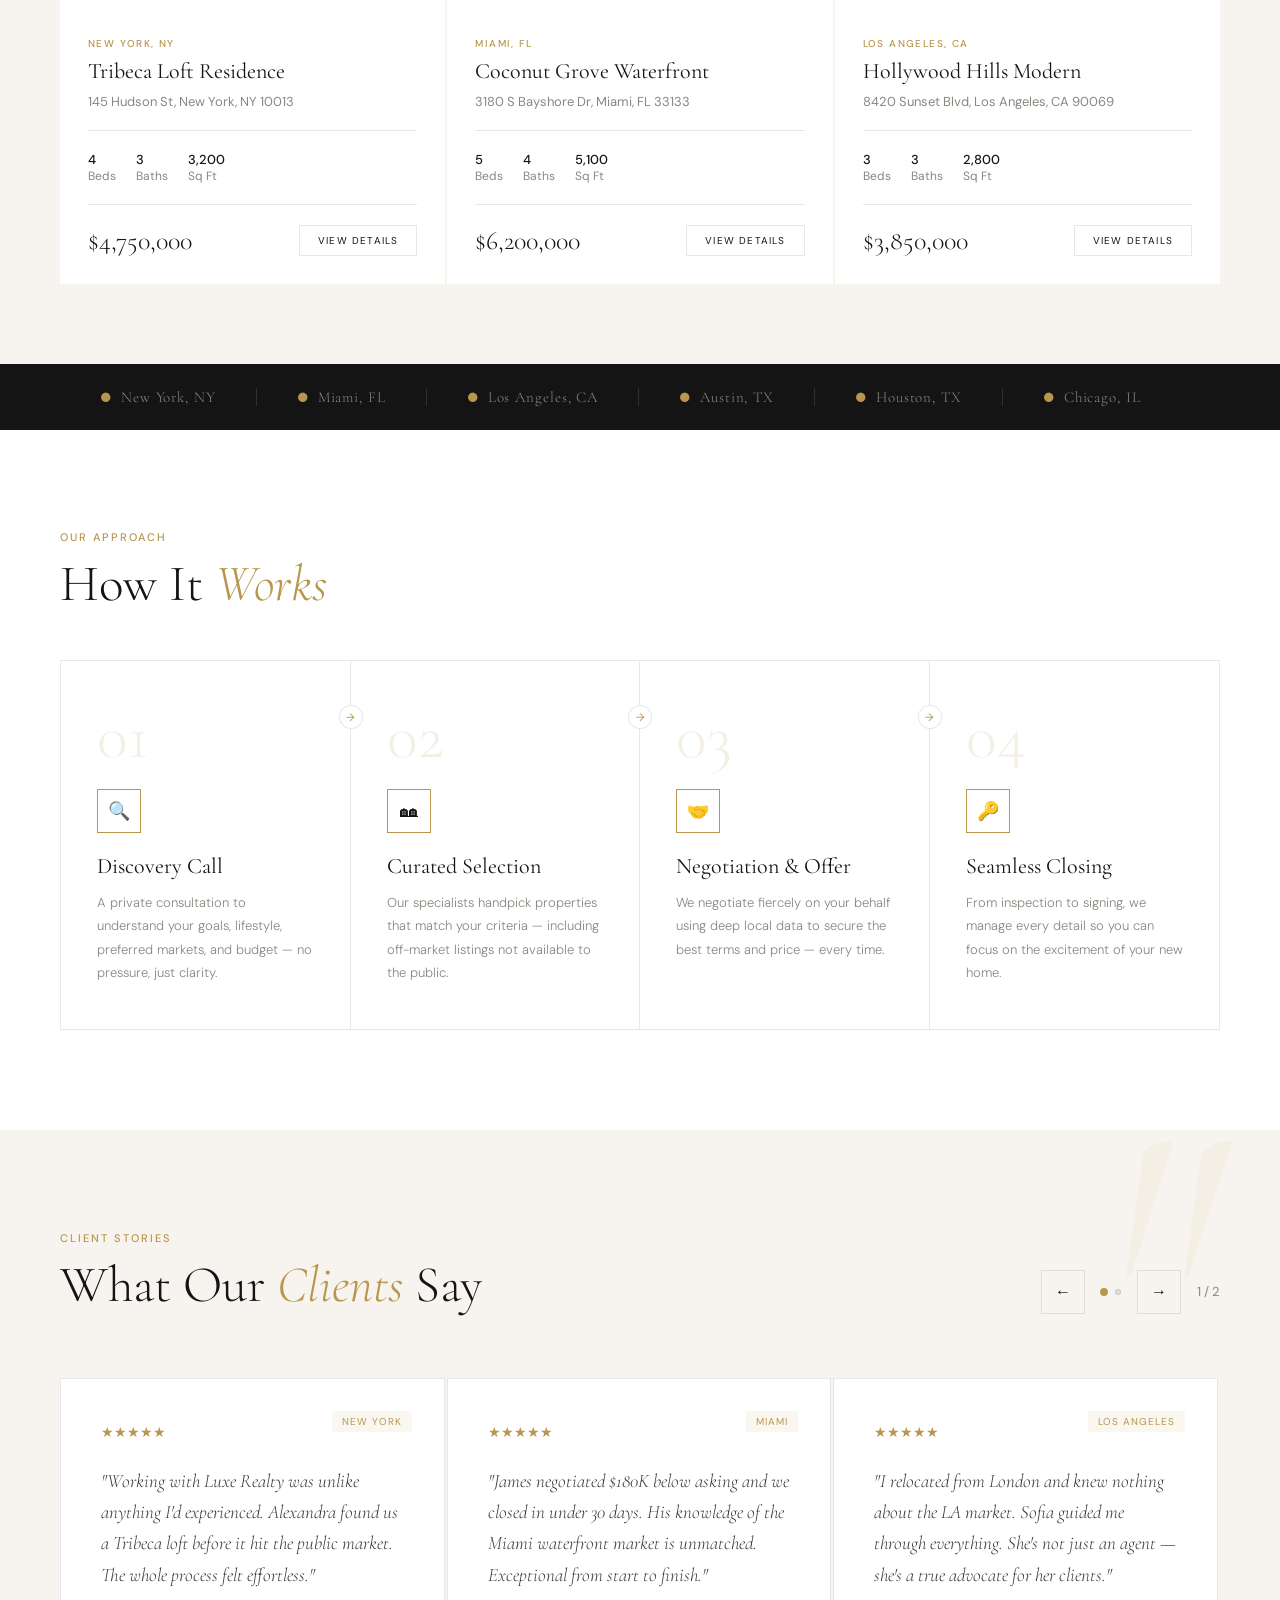
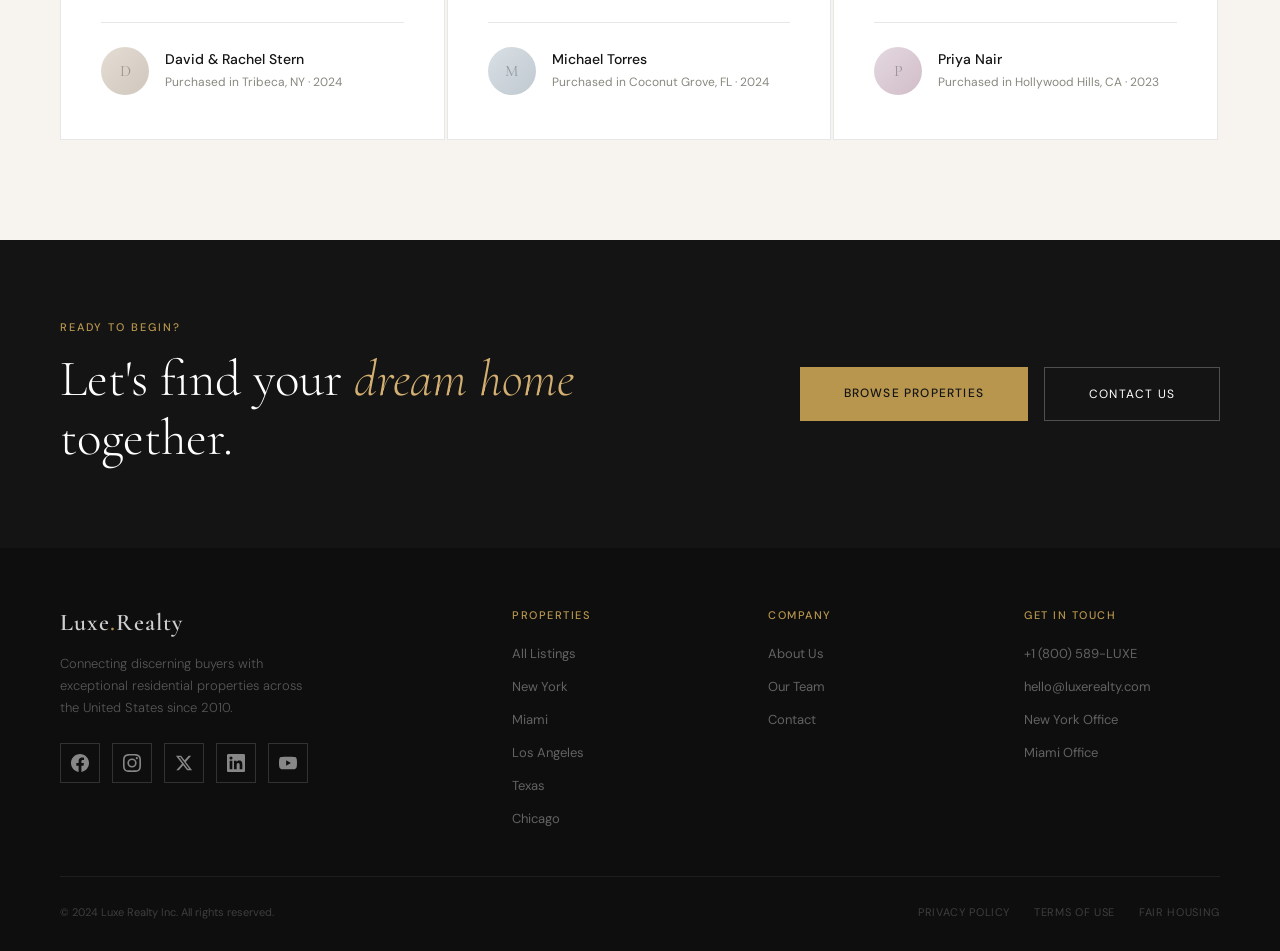
==== commit 57c659b7: "Fix responsive design for all screen sizes including mobile Made-with: Cursor" ====
--- a/index.html
+++ b/index.html
@@ -192,9 +192,11 @@
   .hero{grid-template-columns:1fr;min-height:auto}
   .hero-right{min-height:50vw}
   .hero-left{padding:60px 32px}
+  .hero-title{font-size:clamp(36px,8vw,52px)}
+  .hero-badge{display:none}
   .search-section{padding:0 32px 60px}
   .search-card{grid-template-columns:1fr 1fr;gap:24px;padding:28px 24px}
-  .search-field{border-right:none;margin-right:0}
+  .search-field{border-right:none;margin-right:0;padding-right:0}
   .listings-section,.process-section,.testimonials-section{padding:60px 32px}
   .listings-grid{grid-template-columns:1fr 1fr}
   .process-grid{grid-template-columns:1fr 1fr}
@@ -207,25 +209,61 @@
   .footer-grid{grid-template-columns:1fr 1fr;gap:36px}
   .footer-bottom{flex-direction:column;gap:16px;text-align:center}
 }
-@media(max-width:600px){
-  nav{padding:16px 20px}
-  nav.scrolled{padding:14px 20px}
-  .hero-left{padding:40px 20px}
-  .hero-btns{flex-direction:column;gap:12px}
-  .hero-btns a{text-align:center}
-  .hero-stats{flex-direction:column;gap:24px}
-  .search-section{padding:0 20px 40px}
-  .search-card{grid-template-columns:1fr;padding:24px 20px}
-  .listings-section,.process-section,.testimonials-section{padding:40px 20px}
+@media(max-width:768px){
+  .hero-title{font-size:clamp(32px,7vw,44px)}
+  .hero-desc{font-size:14px;max-width:100%}
+  .search-card{grid-template-columns:1fr}
   .listings-grid{grid-template-columns:1fr}
   .process-grid{grid-template-columns:1fr}
-  .section-header{flex-direction:column;align-items:flex-start;gap:16px}
-  .markets-strip{padding:16px 20px}
-  .market-item{padding:6px 16px;font-size:13px}
-  footer{padding:40px 20px 20px}
-  .footer-grid{grid-template-columns:1fr;gap:32px;text-align:center}
+}
+@media(max-width:480px){
+  nav{padding:14px 16px}
+  nav.scrolled{padding:12px 16px}
+  .nav-logo{font-size:18px}
+  .menu-toggle{width:40px;height:40px}
+  .mobile-menu a{font-size:24px}
+  .hero{padding-top:60px}
+  .hero-left{padding:30px 16px}
+  .hero-eyebrow{font-size:10px;margin-bottom:16px}
+  .hero-title{font-size:28px;margin-bottom:16px}
+  .hero-desc{font-size:13px;margin-bottom:24px;line-height:1.6}
+  .hero-btns{flex-direction:column;gap:10px}
+  .hero-btns a{text-align:center;padding:14px 24px;font-size:11px}
+  .hero-stats{flex-direction:column;gap:20px;margin-top:32px;padding-top:24px}
+  .stat-num{font-size:28px}
+  .stat-label{font-size:10px}
+  .hero-right{min-height:40vw}
+  .search-section{padding:0 16px 32px}
+  .search-card{padding:20px 16px;gap:16px}
+  .search-label{font-size:9px}
+  .search-select,.search-input{font-size:16px}
+  .search-btn{padding:14px 24px;font-size:10px;width:100%}
+  .section-header{flex-direction:column;align-items:flex-start;gap:12px;padding:0}
+  .section-eyebrow{font-size:9px}
+  .section-title{font-size:28px}
+  .listings-section,.process-section,.testimonials-section{padding:32px 16px}
+  .listing-card{min-width:100%}
+  .listing-body{padding:16px}
+  .listing-title{font-size:18px}
+  .listing-price{font-size:18px}
+  .process-step{padding:20px 16px}
+  .step-num{font-size:32px}
+  .step-title{font-size:16px}
+  .testimonial-card{padding:24px 20px}
+  .tc-text{font-size:15px}
+  .markets-strip{padding:12px 16px;gap:8px}
+  .market-item{padding:6px 12px;font-size:12px}
+  footer{padding:32px 16px 16px}
+  .footer-grid{grid-template-columns:1fr;gap:24px;text-align:center}
+  .footer-logo{font-size:20px}
+  .footer-tagline{font-size:12px}
   .footer-social{justify-content:center}
-  .footer-legal{flex-wrap:wrap;justify-content:center;gap:16px}
+  .footer-col-title{font-size:10px}
+  .footer-col-links a{font-size:12px}
+  .footer-bottom{padding-top:20px}
+  .footer-copy{font-size:10px}
+  .footer-legal{flex-wrap:wrap;justify-content:center;gap:12px}
+  .footer-legal a{font-size:10px}
 }
 </style>
 </head>
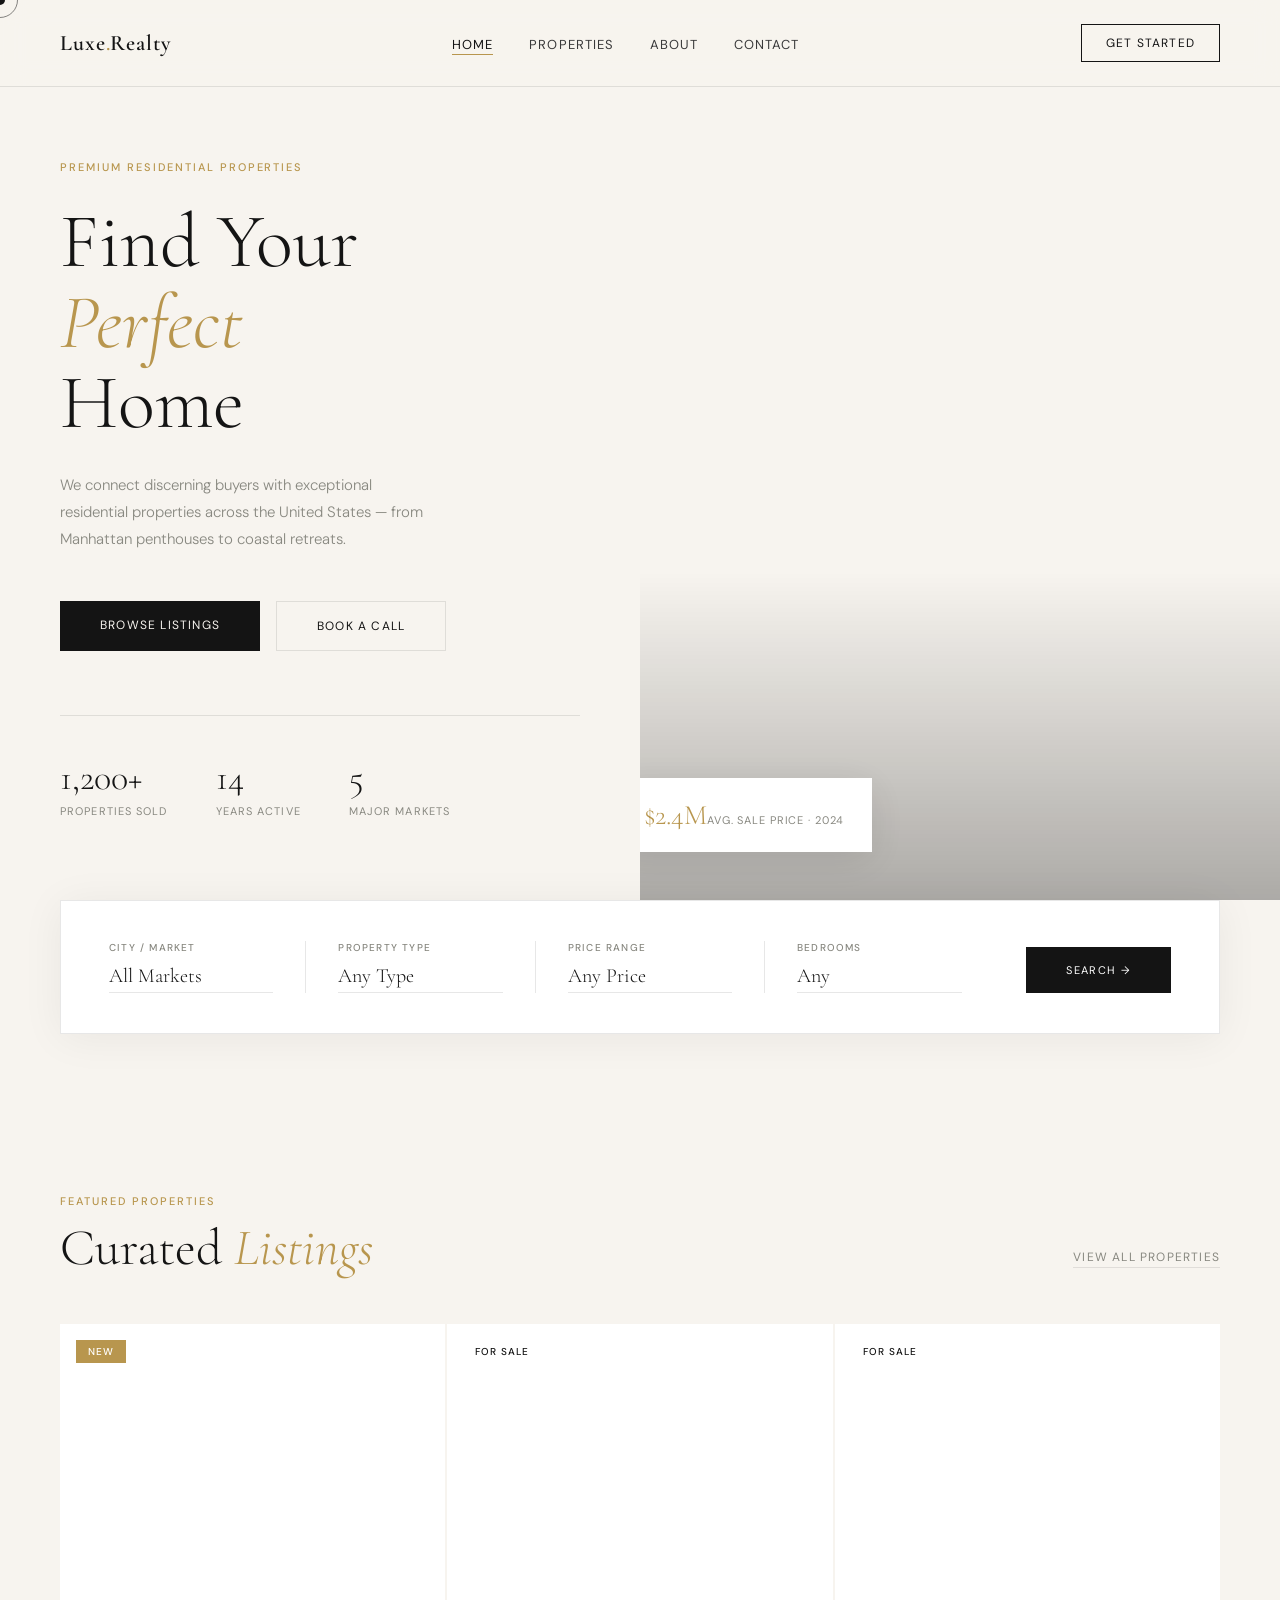
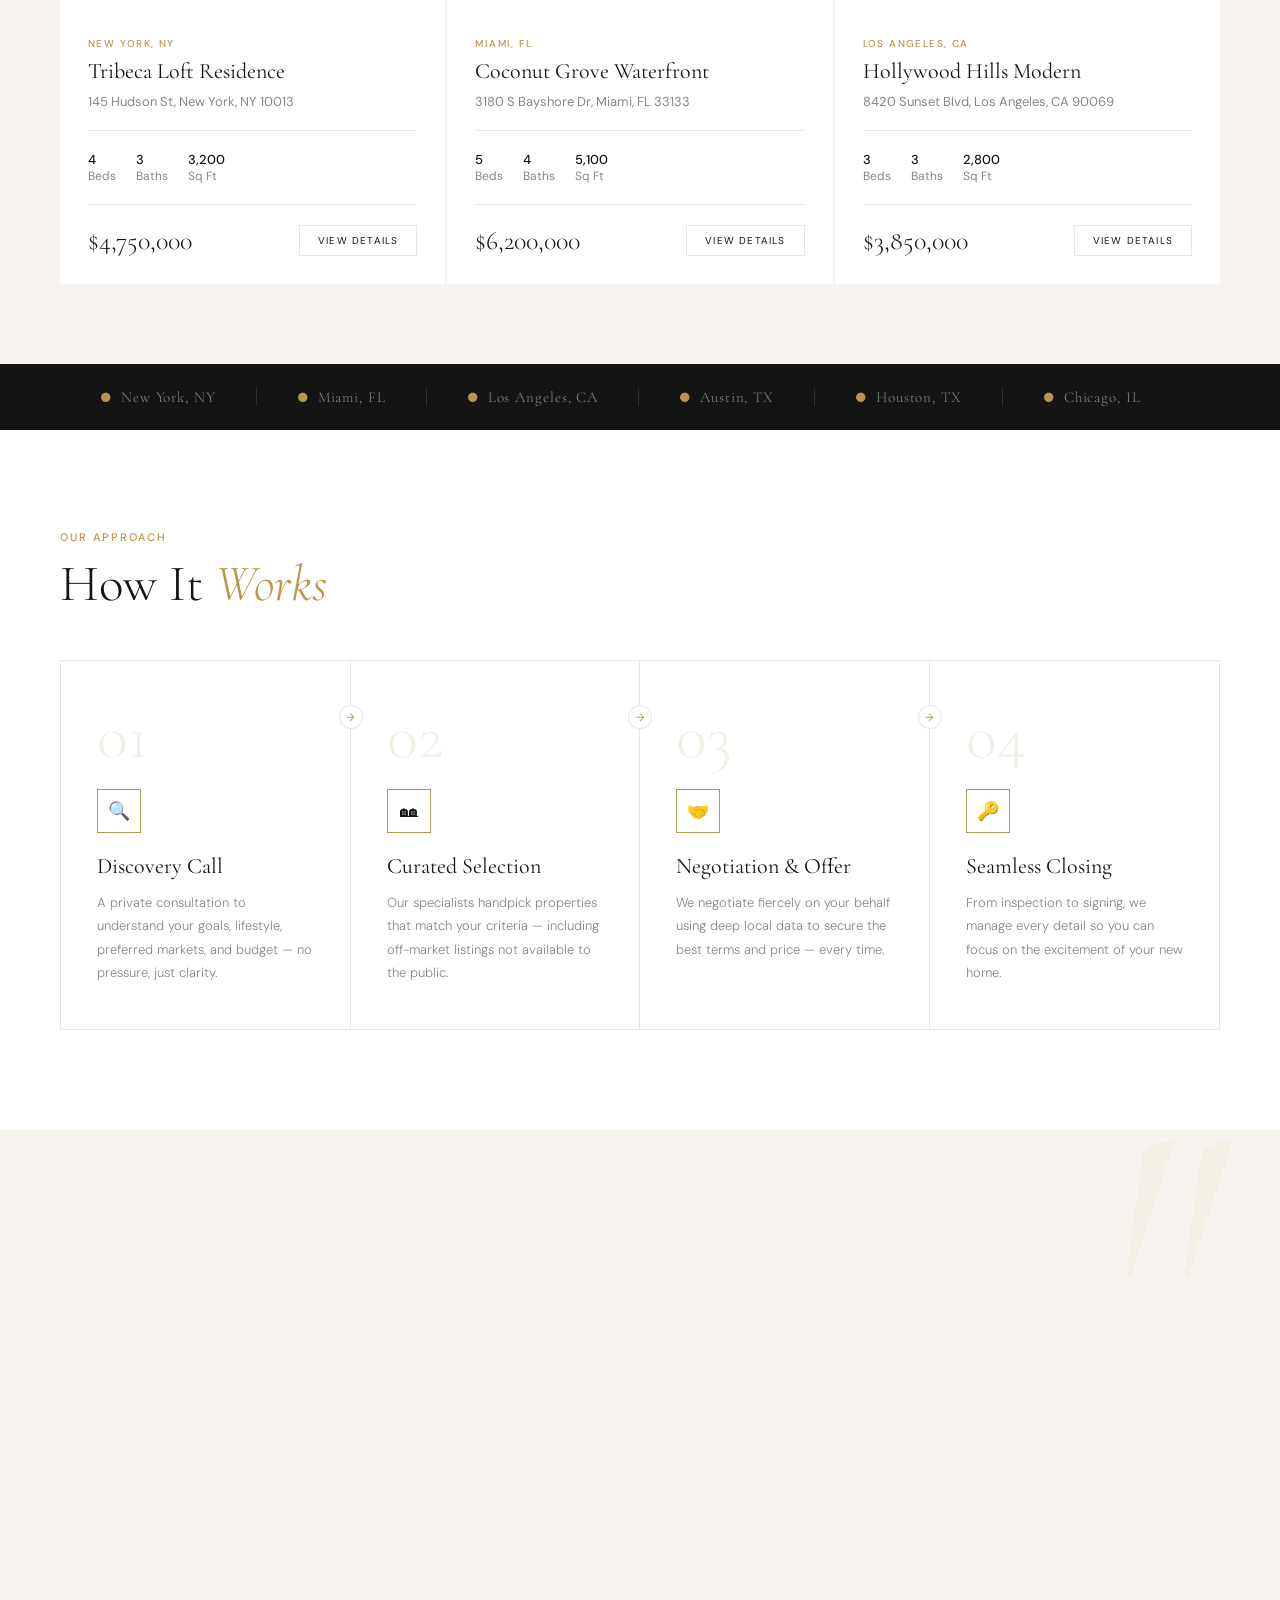
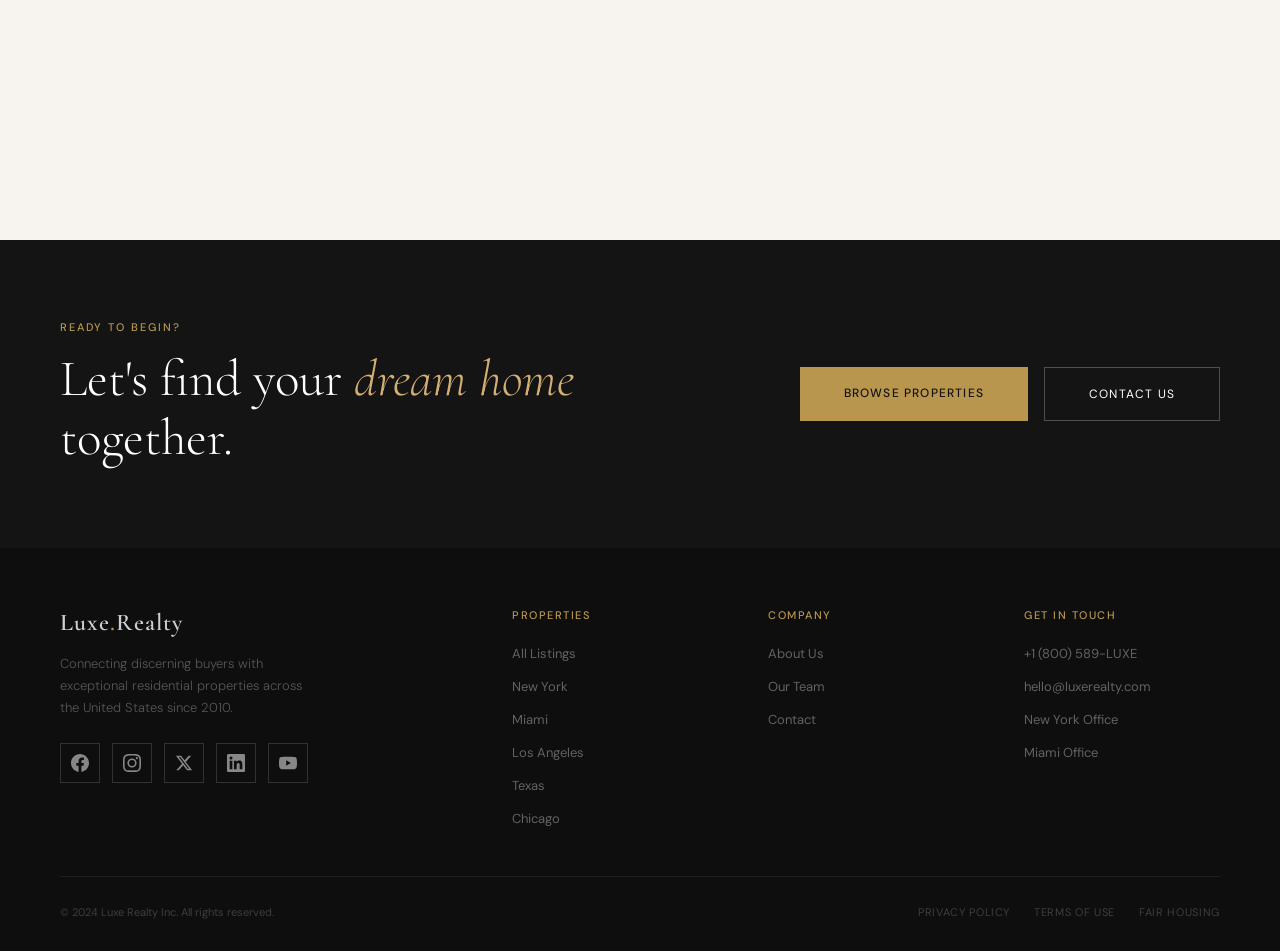
==== commit 79658326: "Fix header styling on home page to match contact page Made-with: Cursor" ====
--- a/index.html
+++ b/index.html
@@ -18,8 +18,8 @@
 .cursor-ring{width:36px;height:36px;border:1px solid var(--ink);border-radius:50%;position:fixed;top:0;left:0;pointer-events:none;z-index:9998;transition:transform .4s cubic-bezier(.25,.46,.45,.94);transform:translate(-50%,-50%);opacity:.5}
 
 /* NAV */
-nav{position:fixed;top:0;width:100%;z-index:100;display:flex;align-items:center;justify-content:space-between;padding:24px 60px;background:rgba(247,244,239,.94);backdrop-filter:blur(12px);border-bottom:1px solid transparent;transition:border-color .3s,padding .3s}
-nav.scrolled{border-color:var(--border);padding:18px 60px}
+nav{position:fixed;top:0;left:0;right:0;width:100%;z-index:100;display:flex;align-items:center;justify-content:space-between;padding:24px 60px;background:rgba(247,244,239,.94);backdrop-filter:blur(12px);border-bottom:1px solid var(--border);transition:padding .3s}
+nav.scrolled{padding:18px 60px}
 .nav-logo{font-family:var(--serif);font-size:22px;font-weight:600;letter-spacing:.04em;color:var(--ink);text-decoration:none;z-index:101}
 .nav-logo span{color:var(--gold)}
 .nav-links{display:flex;gap:36px;list-style:none}
@@ -185,7 +185,6 @@
 /* RESPONSIVE */
 @media(max-width:1024px){
   nav{padding:20px 32px}
-  nav.scrolled{padding:16px 32px}
   .nav-links{display:none}
   .nav-cta{display:none}
   .menu-toggle{display:flex}
@@ -218,7 +217,6 @@
 }
 @media(max-width:480px){
   nav{padding:14px 16px}
-  nav.scrolled{padding:12px 16px}
   .nav-logo{font-size:18px}
   .menu-toggle{width:40px;height:40px}
   .mobile-menu a{font-size:24px}
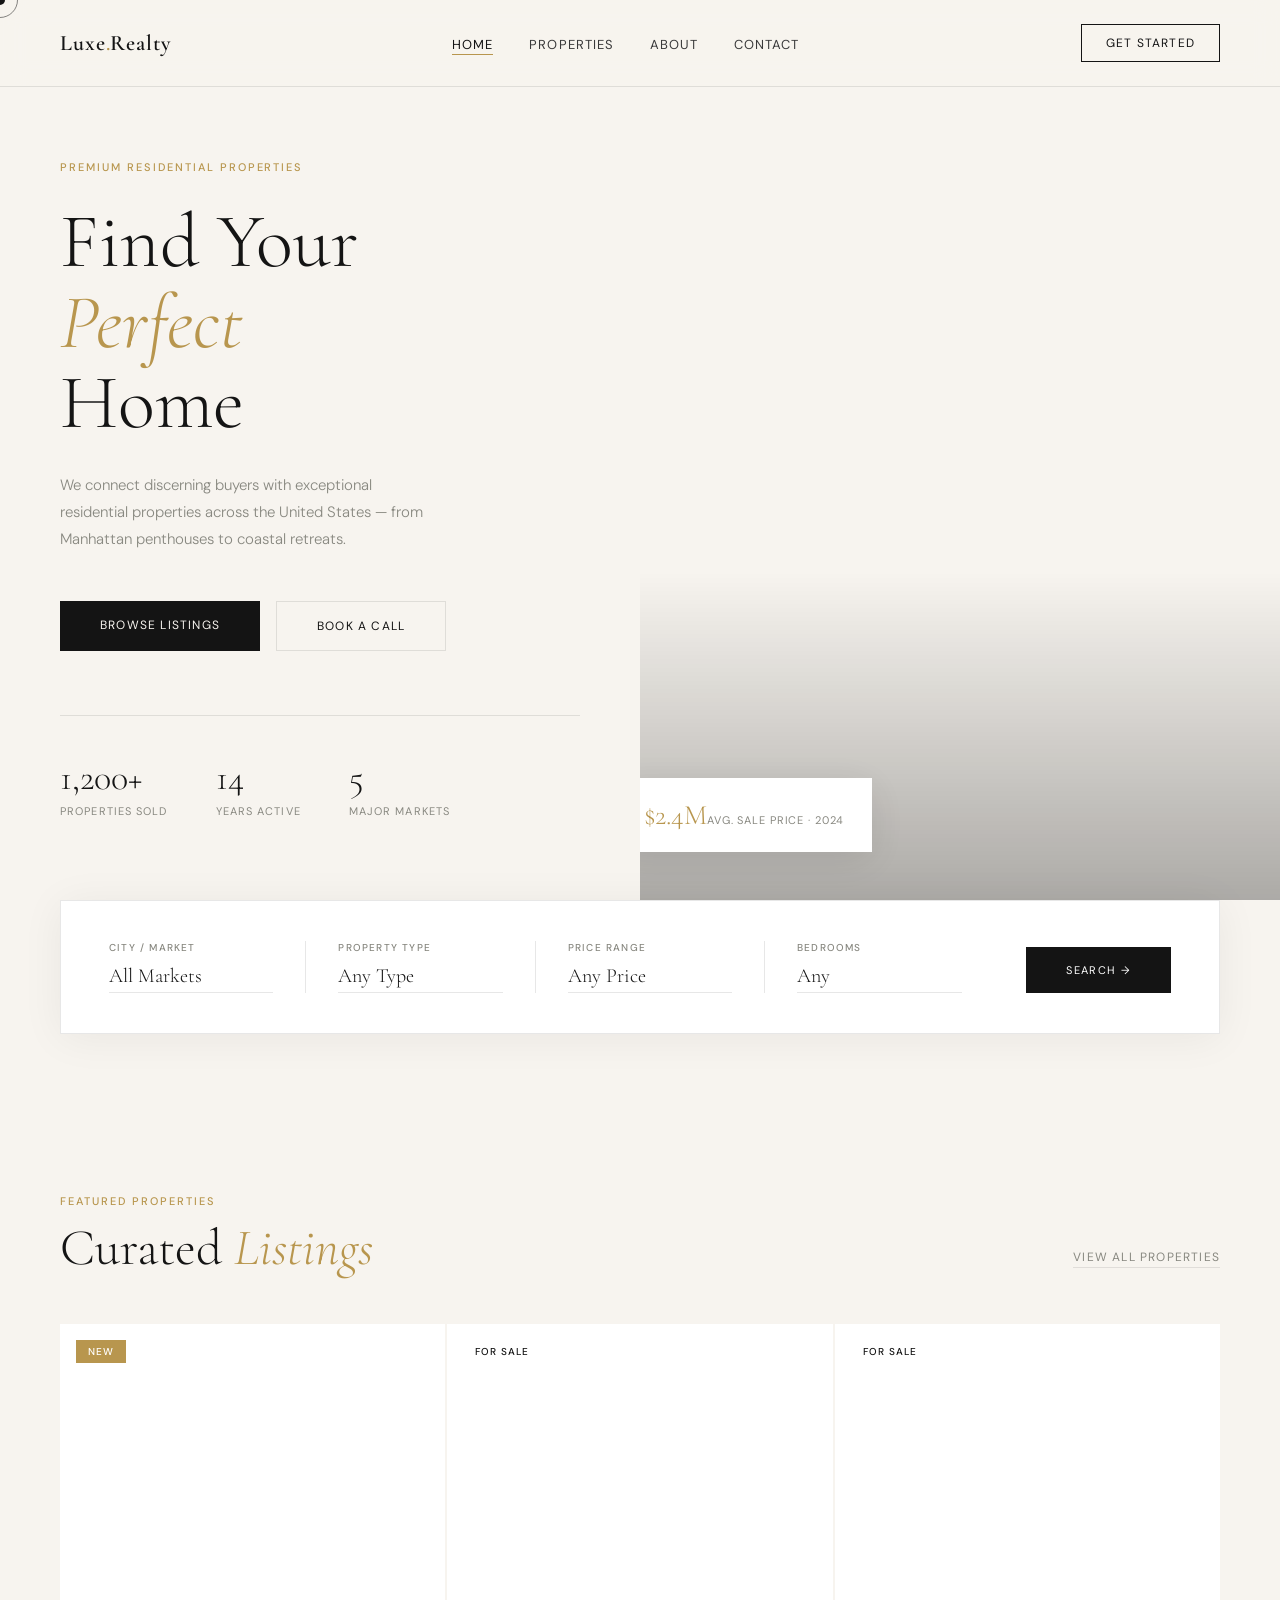
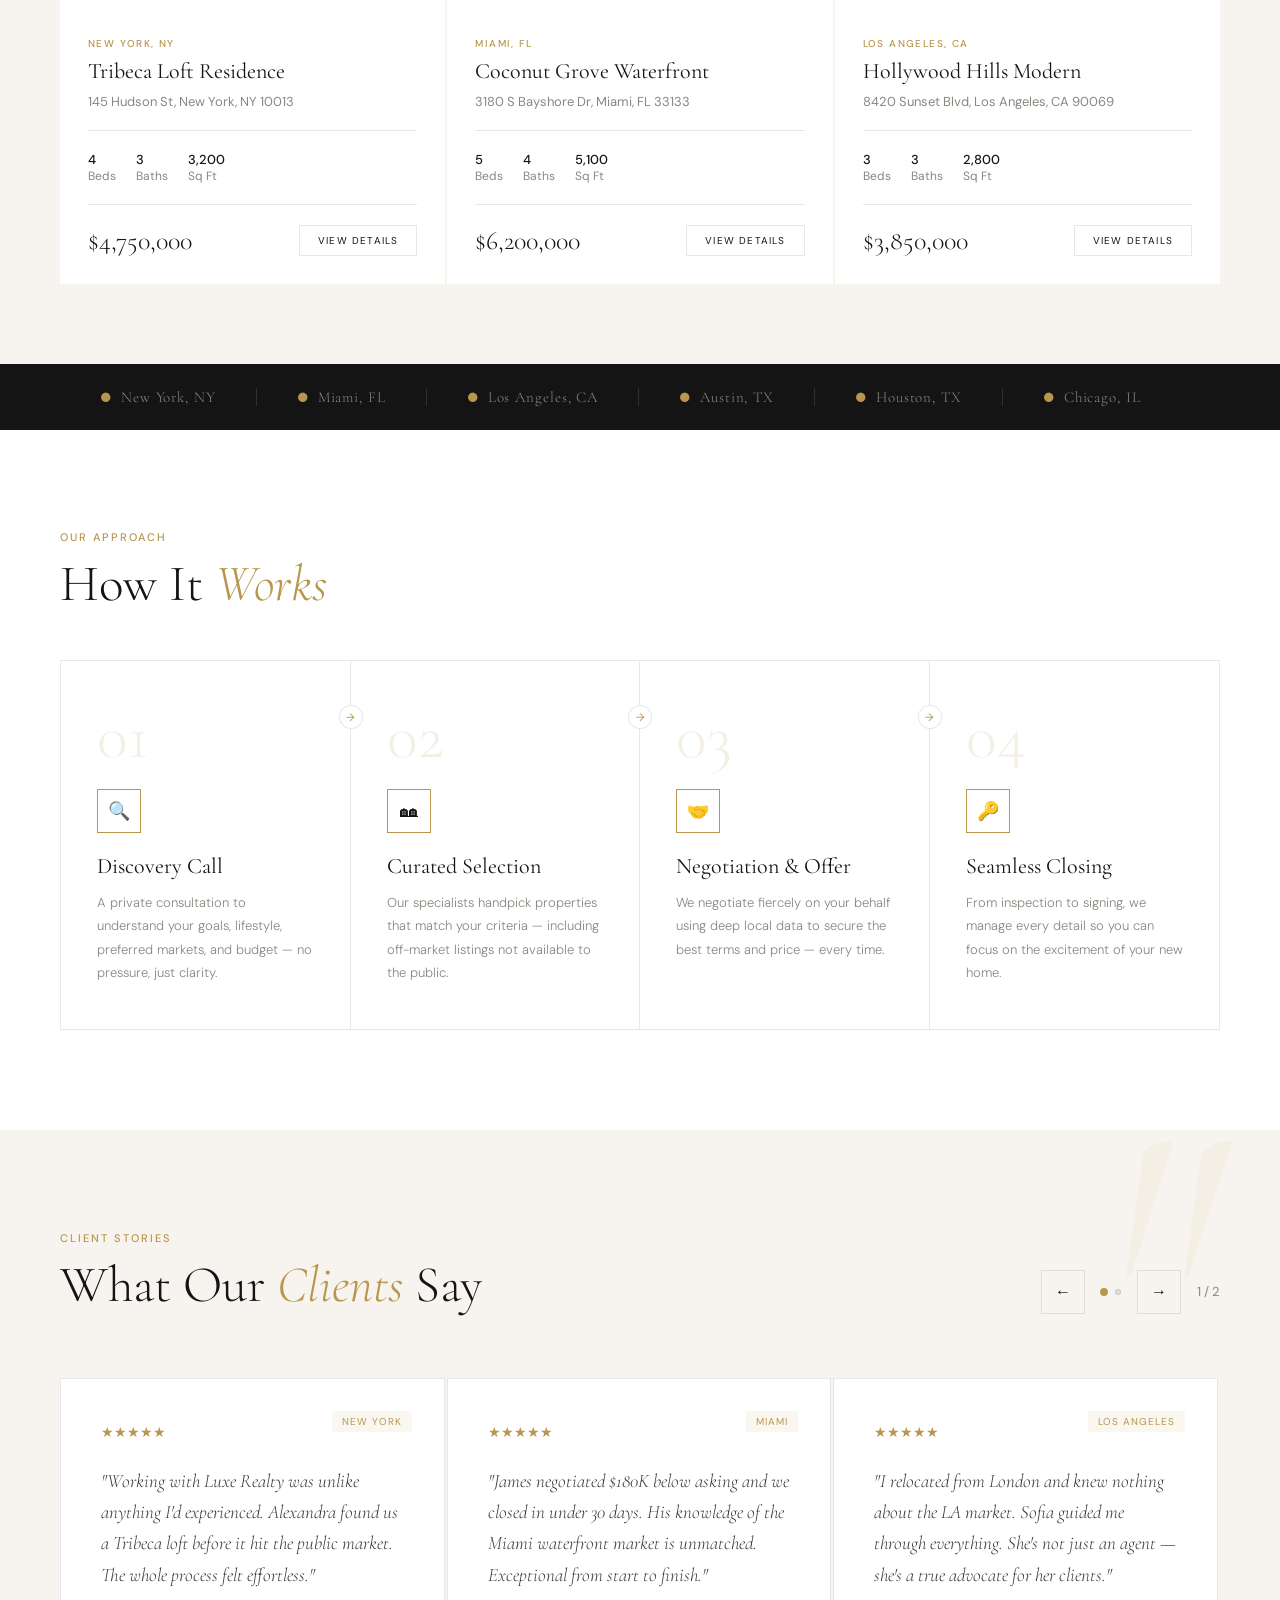
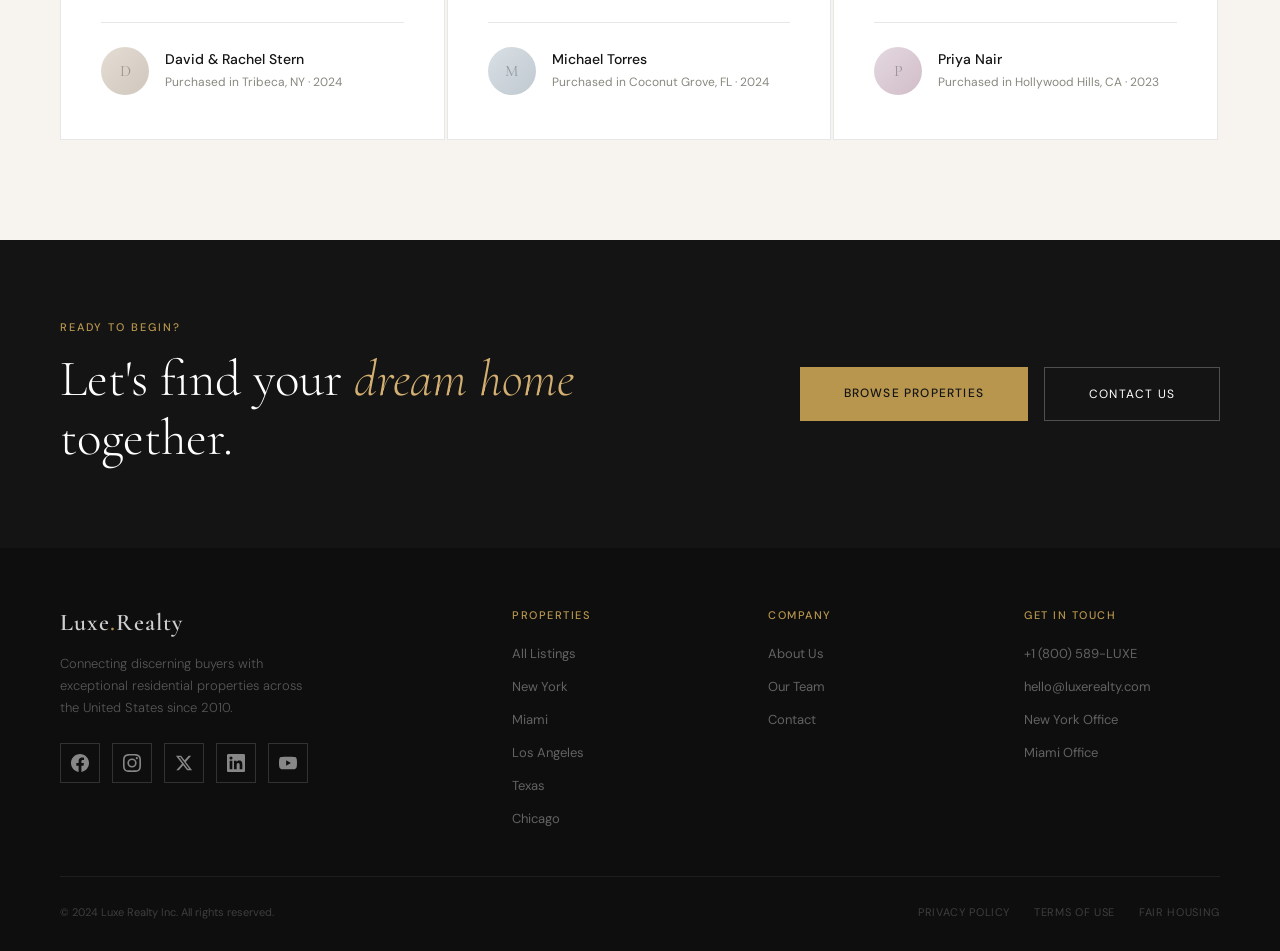
==== commit 1f4b936c: "Fix CTA banner section responsive layout Made-with: Cursor" ====
--- a/index.html
+++ b/index.html
@@ -176,6 +176,17 @@
 .footer-legal a{font-size:11px;color:rgba(255,255,255,.2);text-decoration:none;letter-spacing:.06em;text-transform:uppercase;transition:color .2s}
 .footer-legal a:hover{color:rgba(255,255,255,.4)}
 
+/* CTA BANNER */
+.cta-banner{background:var(--ink);padding:80px 60px;display:flex;align-items:center;justify-content:space-between;gap:40px}
+.cta-eyebrow{font-size:11px;letter-spacing:.18em;text-transform:uppercase;color:var(--gold);font-weight:500;display:block;margin-bottom:16px}
+.cta-title{font-family:var(--serif);font-size:clamp(28px,4vw,52px);font-weight:300;color:var(--white);line-height:1.15}
+.cta-title em{font-style:italic;color:var(--gold-light)}
+.cta-buttons{display:flex;gap:16px;flex-shrink:0}
+.cta-btn-primary{background:var(--gold);color:var(--ink);padding:18px 44px;font-size:12px;letter-spacing:.1em;text-transform:uppercase;text-decoration:none;font-family:var(--sans);font-weight:500;transition:background .25s;white-space:nowrap;text-align:center}
+.cta-btn-primary:hover{background:var(--gold-light)}
+.cta-btn-outline{background:transparent;color:var(--white);padding:18px 44px;font-size:12px;letter-spacing:.1em;text-transform:uppercase;text-decoration:none;border:1px solid rgba(255,255,255,.25);font-family:var(--sans);transition:border-color .25s;white-space:nowrap;text-align:center}
+.cta-btn-outline:hover{border-color:rgba(255,255,255,.6)}
+
 /* ANIMATIONS */
 @keyframes fadeUp{from{opacity:0;transform:translateY(24px)}to{opacity:1;transform:translateY(0)}}
 @keyframes fadeIn{from{opacity:0}to{opacity:1}}
@@ -202,6 +213,8 @@
   .process-step{border-bottom:1px solid var(--border)}
   .testimonial-card{flex:0 0 calc(100% - 2px)}
   .testimonials-section::before{font-size:200px;right:20px}
+  .cta-banner{padding:60px 32px;flex-direction:column;text-align:center}
+  .cta-buttons{flex-direction:column;width:100%;max-width:300px}
   .markets-strip{padding:20px 32px;flex-wrap:wrap}
   .market-item{padding:8px 20px}
   footer{padding:48px 32px 24px}
@@ -249,6 +262,11 @@
   .step-title{font-size:16px}
   .testimonial-card{padding:24px 20px}
   .tc-text{font-size:15px}
+  .cta-banner{padding:40px 16px}
+  .cta-eyebrow{font-size:10px}
+  .cta-title{font-size:24px}
+  .cta-buttons{gap:12px}
+  .cta-btn-primary,.cta-btn-outline{padding:14px 24px;font-size:11px}
   .markets-strip{padding:12px 16px;gap:8px}
   .market-item{padding:6px 12px;font-size:12px}
   footer{padding:32px 16px 16px}
@@ -463,14 +481,14 @@
 </section>
 
 <!-- CTA BANNER -->
-<section style="background:var(--ink);padding:80px 60px;display:flex;align-items:center;justify-content:space-between;gap:40px">
-  <div>
-    <span style="font-size:11px;letter-spacing:.18em;text-transform:uppercase;color:var(--gold);font-weight:500;display:block;margin-bottom:16px">Ready to Begin?</span>
-    <h2 style="font-family:var(--serif);font-size:clamp(32px,4vw,52px);font-weight:300;color:var(--white);line-height:1.15">Let's find your <em style="font-style:italic;color:var(--gold-light)">dream home</em><br/>together.</h2>
-  </div>
-  <div style="display:flex;gap:16px;flex-shrink:0">
-    <a href="listings.html" style="background:var(--gold);color:var(--ink);padding:18px 44px;font-size:12px;letter-spacing:.1em;text-transform:uppercase;text-decoration:none;font-family:var(--sans);font-weight:500;transition:background .25s;white-space:nowrap" onmouseover="this.style.background='var(--gold-light)'" onmouseout="this.style.background='var(--gold)'">Browse Properties</a>
-    <a href="contact.html" style="background:transparent;color:var(--white);padding:18px 44px;font-size:12px;letter-spacing:.1em;text-transform:uppercase;text-decoration:none;border:1px solid rgba(255,255,255,.25);font-family:var(--sans);transition:border-color .25s;white-space:nowrap" onmouseover="this.style.borderColor='rgba(255,255,255,.6)'" onmouseout="this.style.borderColor='rgba(255,255,255,.25)'">Contact Us</a>
+<section class="cta-banner">
+  <div class="cta-content">
+    <span class="cta-eyebrow">Ready to Begin?</span>
+    <h2 class="cta-title">Let's find your <em>dream home</em><br/>together.</h2>
+  </div>
+  <div class="cta-buttons">
+    <a href="listings.html" class="cta-btn-primary">Browse Properties</a>
+    <a href="contact.html" class="cta-btn-outline">Contact Us</a>
   </div>
 </section>
 
